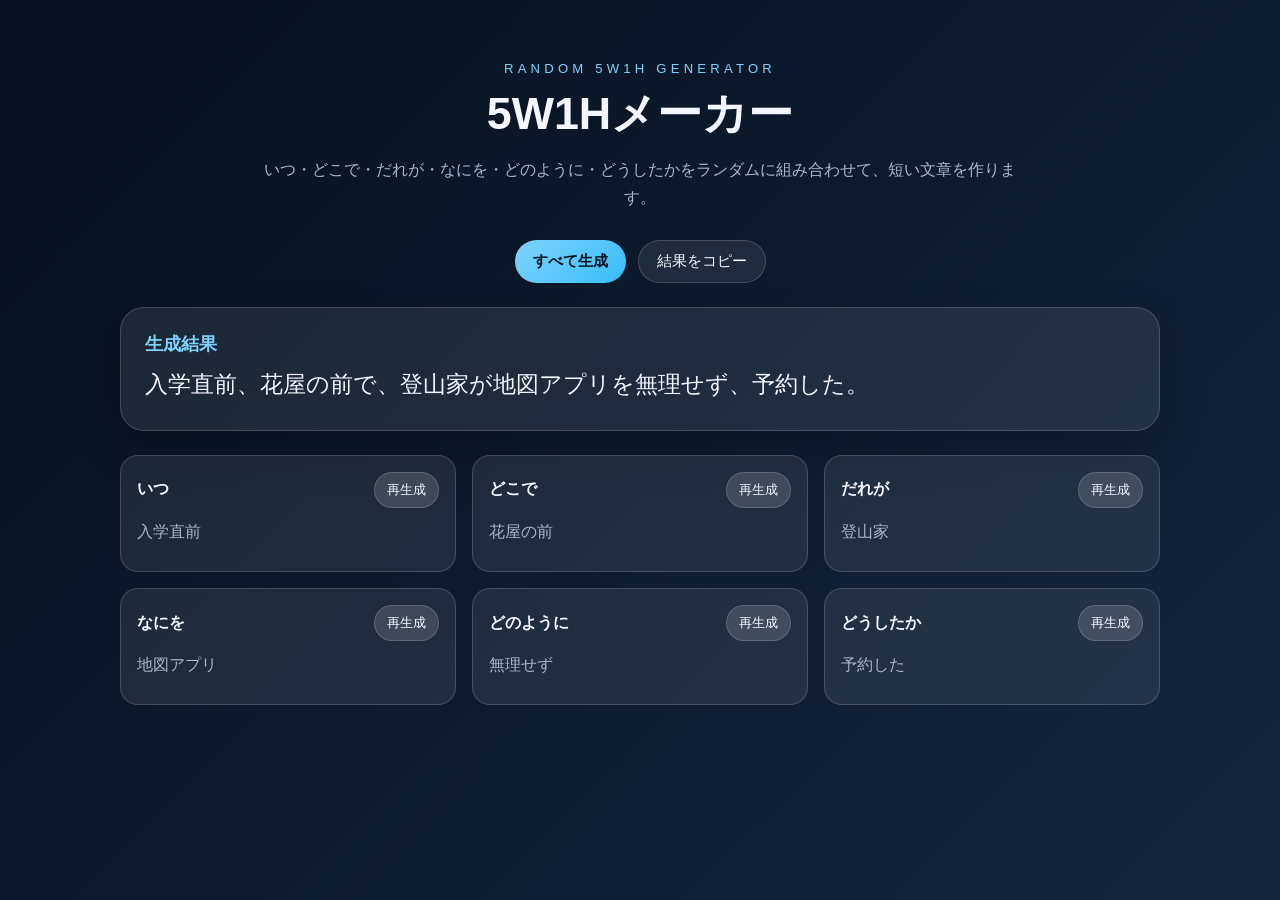
==== index.html @ 8ccb67f3 "first" ====
<!DOCTYPE html>
<html lang="ja">
  <head>
    <meta charset="UTF-8" />
    <meta name="viewport" content="width=device-width, initial-scale=1.0" />
    <title>5W1Hメーカー</title>
    <link rel="stylesheet" href="./styles.css" />
  </head>
  <body>
    <main class="app-shell">
      <header class="hero">
        <p class="eyebrow">Random 5W1H Generator</p>
        <h1>5W1Hメーカー</h1>
        <p class="lead">
          いつ・どこで・だれが・なにを・どのように・どうしたかをランダムに組み合わせて、短い文章を作ります。
        </p>
      </header>

      <section class="controls">
        <button id="generate-all" class="primary">すべて生成</button>
        <button id="copy-output" class="secondary">結果をコピー</button>
      </section>

      <section id="result-card" class="result-card" aria-live="polite">
        <h2>生成結果</h2>
        <p id="result-text" class="result-text">読み込み中…</p>
      </section>

      <section class="grid" aria-label="5W1Hの要素">
        <article class="card">
          <div class="card-header">
            <h3>いつ</h3>
            <button class="chip" data-role="when">再生成</button>
          </div>
          <p id="when-value" class="value">-</p>
        </article>

        <article class="card">
          <div class="card-header">
            <h3>どこで</h3>
            <button class="chip" data-role="where">再生成</button>
          </div>
          <p id="where-value" class="value">-</p>
        </article>

        <article class="card">
          <div class="card-header">
            <h3>だれが</h3>
            <button class="chip" data-role="who">再生成</button>
          </div>
          <p id="who-value" class="value">-</p>
        </article>

        <article class="card">
          <div class="card-header">
            <h3>なにを</h3>
            <button class="chip" data-role="what">再生成</button>
          </div>
          <p id="what-value" class="value">-</p>
        </article>

        <article class="card">
          <div class="card-header">
            <h3>どのように</h3>
            <button class="chip" data-role="how">再生成</button>
          </div>
          <p id="how-value" class="value">-</p>
        </article>

        <article class="card">
          <div class="card-header">
            <h3>どうしたか</h3>
            <button class="chip" data-role="action">再生成</button>
          </div>
          <p id="action-value" class="value">-</p>
        </article>
      </section>
    </main>

    <script src="./script.js"></script>
  </body>
</html>
---- styles.css ----
:root {
  color-scheme: dark;
  font-family: "Segoe UI", "Hiragino Sans", "Yu Gothic UI", sans-serif;
  --bg: #07111f;
  --panel: rgba(255, 255, 255, 0.08);
  --panel-strong: rgba(255, 255, 255, 0.14);
  --text: #f5f7ff;
  --muted: #a9b7cb;
  --accent: #7dd3fc;
  --accent-strong: #38bdf8;
  --border: rgba(255, 255, 255, 0.16);
}

* {
  box-sizing: border-box;
}

body {
  margin: 0;
  min-height: 100vh;
  background: linear-gradient(135deg, var(--bg) 0%, #14253d 100%);
  color: var(--text);
}

.app-shell {
  max-width: 1080px;
  margin: 0 auto;
  padding: 48px 20px 64px;
}

.hero {
  text-align: center;
  margin-bottom: 28px;
}

.eyebrow {
  text-transform: uppercase;
  letter-spacing: 0.32em;
  color: var(--accent);
  font-size: 0.82rem;
  margin-bottom: 8px;
}

h1 {
  margin: 0 0 12px;
  font-size: clamp(2rem, 3.6vw, 2.8rem);
}

.lead {
  color: var(--muted);
  max-width: 760px;
  margin: 0 auto;
  line-height: 1.75;
}

.controls {
  display: flex;
  justify-content: center;
  gap: 12px;
  flex-wrap: wrap;
  margin-bottom: 24px;
}

button {
  border: 0;
  border-radius: 999px;
  padding: 10px 18px;
  font-size: 0.95rem;
  cursor: pointer;
  transition: transform 0.2s ease, background 0.2s ease;
}

button:hover {
  transform: translateY(-1px);
}

.primary {
  background: linear-gradient(135deg, var(--accent), var(--accent-strong));
  color: #03121f;
  font-weight: 700;
}

.secondary {
  background: var(--panel);
  color: var(--text);
  border: 1px solid var(--border);
}

.result-card {
  background: var(--panel);
  border: 1px solid var(--border);
  border-radius: 24px;
  padding: 24px;
  box-shadow: 0 18px 45px rgba(0, 0, 0, 0.2);
  margin-bottom: 24px;
}

.result-card h2 {
  margin-top: 0;
  margin-bottom: 8px;
  font-size: 1.1rem;
  color: var(--accent);
}

.result-text {
  margin: 0;
  font-size: clamp(1.1rem, 2.2vw, 1.45rem);
  line-height: 1.8;
}

.grid {
  display: grid;
  grid-template-columns: repeat(3, minmax(0, 1fr));
  gap: 16px;
}

.card {
  background: var(--panel);
  border: 1px solid var(--border);
  border-radius: 18px;
  padding: 16px;
}

.card-header {
  display: flex;
  justify-content: space-between;
  align-items: center;
  gap: 8px;
  margin-bottom: 12px;
}

.card h3 {
  margin: 0;
  font-size: 1rem;
}

.chip {
  background: var(--panel-strong);
  color: var(--text);
  padding: 8px 12px;
  font-size: 0.82rem;
  border: 1px solid rgba(255, 255, 255, 0.16);
}

.value {
  margin: 0;
  color: var(--muted);
  min-height: 2.2em;
  line-height: 1.5;
}

@media (max-width: 780px) {
  .grid {
    grid-template-columns: 1fr;
  }
}
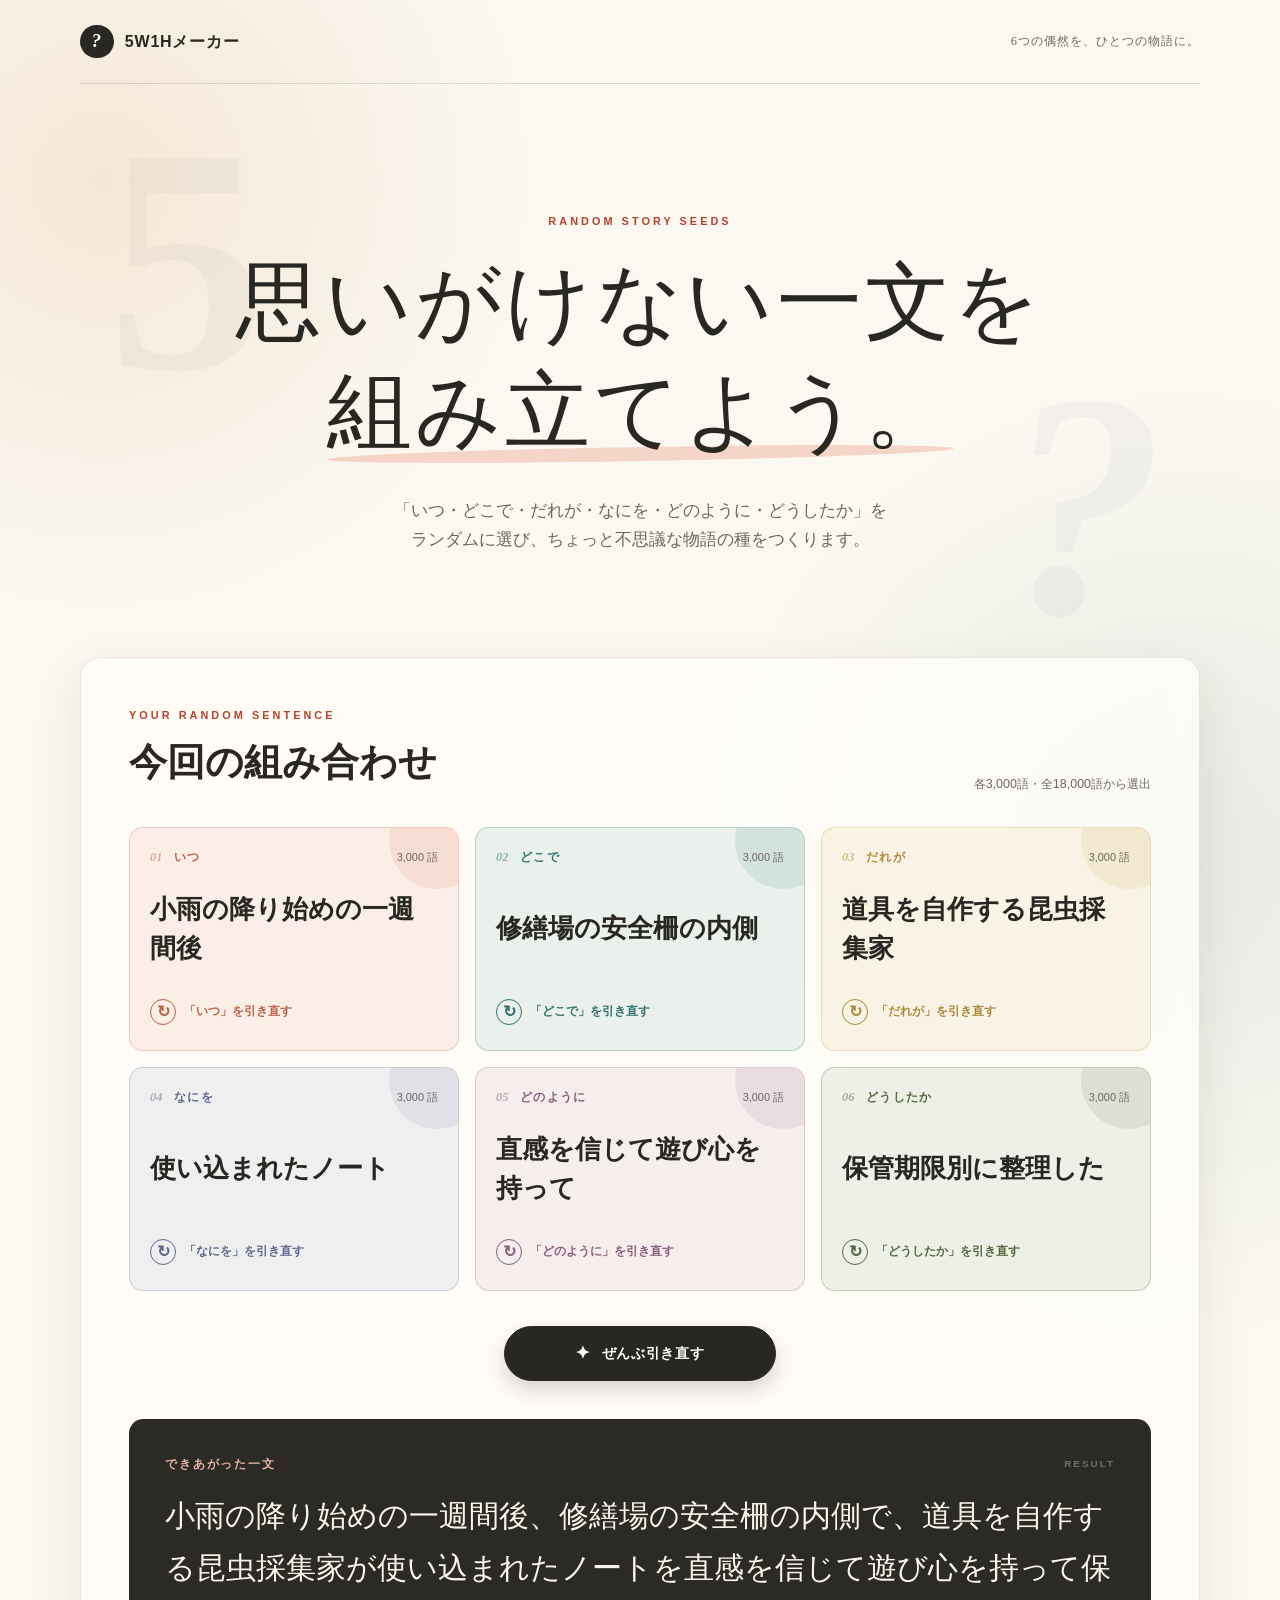
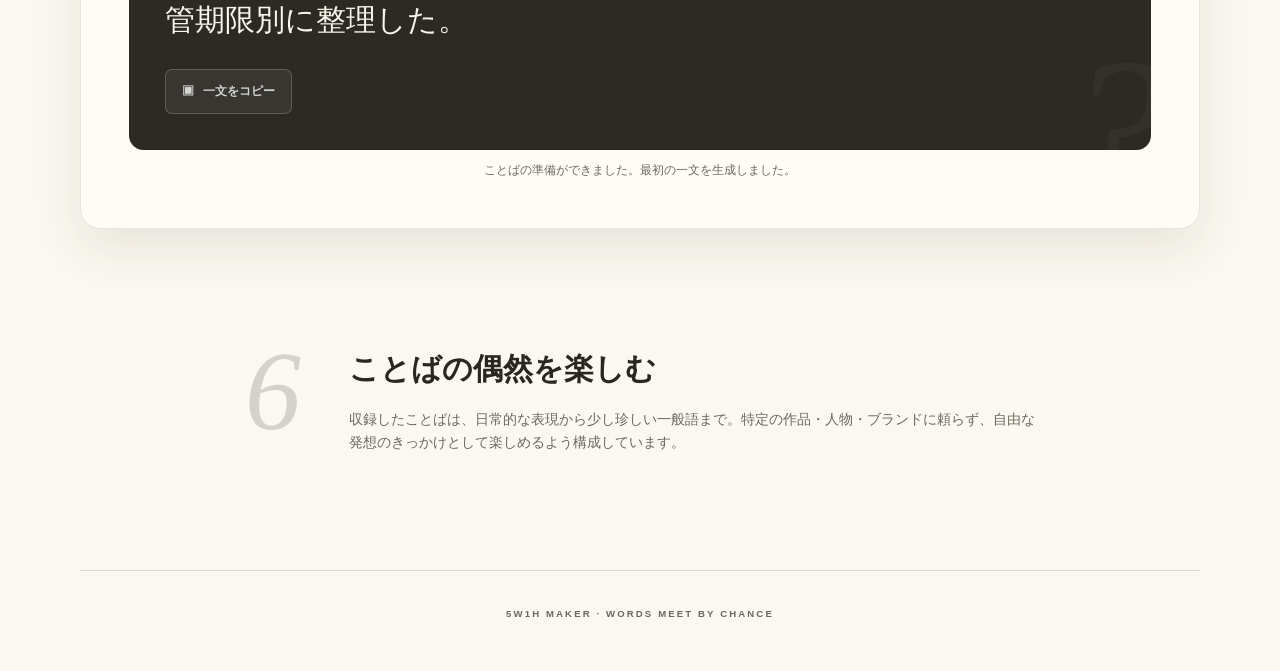
==== commit f6ad9ccd: "made by gpt first" ====
--- a/index.html
+++ b/index.html
@@ -1,82 +1,176 @@
-<!DOCTYPE html>
+<!doctype html>
 <html lang="ja">
   <head>
-    <meta charset="UTF-8" />
-    <meta name="viewport" content="width=device-width, initial-scale=1.0" />
-    <title>5W1Hメーカー</title>
-    <link rel="stylesheet" href="./styles.css" />
+    <meta charset="UTF-8">
+    <meta name="viewport" content="width=device-width, initial-scale=1">
+    <meta name="theme-color" content="#f4eee2">
+    <meta
+      name="description"
+      content="いつ・どこで・だれが・なにを・どのように・どうしたかを、ことばの組み合わせからランダムに作る5W1Hメーカーです。"
+    >
+    <title>5W1Hメーカー | 偶然から生まれる一文</title>
+    <link rel="stylesheet" href="./styles.css">
+    <script src="./app.js" defer></script>
   </head>
   <body>
-    <main class="app-shell">
-      <header class="hero">
-        <p class="eyebrow">Random 5W1H Generator</p>
-        <h1>5W1Hメーカー</h1>
-        <p class="lead">
-          いつ・どこで・だれが・なにを・どのように・どうしたかをランダムに組み合わせて、短い文章を作ります。
-        </p>
+    <a class="skip-link" href="#generator">メーカーへ移動</a>
+
+    <div class="page-shell">
+      <header class="site-header">
+        <a class="brand" href="./" aria-label="5W1Hメーカー トップ">
+          <span class="brand-mark" aria-hidden="true">?</span>
+          <span>5W1Hメーカー</span>
+        </a>
+        <p class="header-note">6つの偶然を、ひとつの物語に。</p>
       </header>
 
-      <section class="controls">
-        <button id="generate-all" class="primary">すべて生成</button>
-        <button id="copy-output" class="secondary">結果をコピー</button>
-      </section>
+      <main>
+        <section class="hero" aria-labelledby="page-title">
+          <p class="eyebrow">RANDOM STORY SEEDS</p>
+          <h1 id="page-title">思いがけない一文を<br><span>組み立てよう。</span></h1>
+          <p class="lead">
+            「いつ・どこで・だれが・なにを・どのように・どうしたか」を<br class="lead-break">
+            ランダムに選び、ちょっと不思議な物語の種をつくります。
+          </p>
+        </section>
 
-      <section id="result-card" class="result-card" aria-live="polite">
-        <h2>生成結果</h2>
-        <p id="result-text" class="result-text">読み込み中…</p>
-      </section>
+        <section id="generator" class="generator" aria-labelledby="generator-title" aria-busy="true">
+          <div class="section-heading">
+            <div>
+              <p class="section-kicker">YOUR RANDOM SENTENCE</p>
+              <h2 id="generator-title">今回の組み合わせ</h2>
+            </div>
+            <p class="data-summary" id="data-summary">ことばを準備しています…</p>
+          </div>
 
-      <section class="grid" aria-label="5W1Hの要素">
-        <article class="card">
-          <div class="card-header">
-            <h3>いつ</h3>
-            <button class="chip" data-role="when">再生成</button>
+          <div class="error-panel" id="error-panel" role="alert" hidden>
+            <div class="error-icon" aria-hidden="true">!</div>
+            <div>
+              <h3>ことばを読み込めませんでした</h3>
+              <p id="error-message">
+                通信状態を確認して、もう一度お試しください。
+              </p>
+              <p class="local-note">
+                ファイルを直接開いている場合は、ローカルサーバーまたはGitHub Pagesから表示してください。
+              </p>
+              <button class="button button-secondary" id="retry-button" type="button">もう一度読み込む</button>
+            </div>
           </div>
-          <p id="when-value" class="value">-</p>
-        </article>
 
-        <article class="card">
-          <div class="card-header">
-            <h3>どこで</h3>
-            <button class="chip" data-role="where">再生成</button>
+          <div class="word-grid" id="word-grid">
+            <article class="word-card card-when" data-card="when">
+              <div class="card-topline">
+                <h3><span aria-hidden="true">01</span> いつ</h3>
+                <span class="word-count" data-count="when">— 語</span>
+              </div>
+              <p class="word-output is-loading" data-output="when">読み込み中…</p>
+              <button class="redraw-button" data-redraw="when" type="button" disabled>
+                <span class="redraw-icon" aria-hidden="true">↻</span>
+                <span>「いつ」を引き直す</span>
+              </button>
+            </article>
+
+            <article class="word-card card-where" data-card="where">
+              <div class="card-topline">
+                <h3><span aria-hidden="true">02</span> どこで</h3>
+                <span class="word-count" data-count="where">— 語</span>
+              </div>
+              <p class="word-output is-loading" data-output="where">読み込み中…</p>
+              <button class="redraw-button" data-redraw="where" type="button" disabled>
+                <span class="redraw-icon" aria-hidden="true">↻</span>
+                <span>「どこで」を引き直す</span>
+              </button>
+            </article>
+
+            <article class="word-card card-who" data-card="who">
+              <div class="card-topline">
+                <h3><span aria-hidden="true">03</span> だれが</h3>
+                <span class="word-count" data-count="who">— 語</span>
+              </div>
+              <p class="word-output is-loading" data-output="who">読み込み中…</p>
+              <button class="redraw-button" data-redraw="who" type="button" disabled>
+                <span class="redraw-icon" aria-hidden="true">↻</span>
+                <span>「だれが」を引き直す</span>
+              </button>
+            </article>
+
+            <article class="word-card card-what" data-card="what">
+              <div class="card-topline">
+                <h3><span aria-hidden="true">04</span> なにを</h3>
+                <span class="word-count" data-count="what">— 語</span>
+              </div>
+              <p class="word-output is-loading" data-output="what">読み込み中…</p>
+              <button class="redraw-button" data-redraw="what" type="button" disabled>
+                <span class="redraw-icon" aria-hidden="true">↻</span>
+                <span>「なにを」を引き直す</span>
+              </button>
+            </article>
+
+            <article class="word-card card-how" data-card="how">
+              <div class="card-topline">
+                <h3><span aria-hidden="true">05</span> どのように</h3>
+                <span class="word-count" data-count="how">— 語</span>
+              </div>
+              <p class="word-output is-loading" data-output="how">読み込み中…</p>
+              <button class="redraw-button" data-redraw="how" type="button" disabled>
+                <span class="redraw-icon" aria-hidden="true">↻</span>
+                <span>「どのように」を引き直す</span>
+              </button>
+            </article>
+
+            <article class="word-card card-action" data-card="action">
+              <div class="card-topline">
+                <h3><span aria-hidden="true">06</span> どうしたか</h3>
+                <span class="word-count" data-count="action">— 語</span>
+              </div>
+              <p class="word-output is-loading" data-output="action">読み込み中…</p>
+              <button class="redraw-button" data-redraw="action" type="button" disabled>
+                <span class="redraw-icon" aria-hidden="true">↻</span>
+                <span>「どうしたか」を引き直す</span>
+              </button>
+            </article>
           </div>
-          <p id="where-value" class="value">-</p>
-        </article>
 
-        <article class="card">
-          <div class="card-header">
-            <h3>だれが</h3>
-            <button class="chip" data-role="who">再生成</button>
+          <div class="main-actions">
+            <button class="button button-primary" id="reroll-all-button" type="button" disabled>
+              <span class="dice" aria-hidden="true">✦</span>
+              ぜんぶ引き直す
+            </button>
           </div>
-          <p id="who-value" class="value">-</p>
-        </article>
 
-        <article class="card">
-          <div class="card-header">
-            <h3>なにを</h3>
-            <button class="chip" data-role="what">再生成</button>
+          <section class="sentence-panel" aria-labelledby="sentence-title">
+            <div class="sentence-heading">
+              <h3 id="sentence-title">できあがった一文</h3>
+              <span aria-hidden="true">RESULT</span>
+            </div>
+            <p class="sentence" id="sentence-output">ことばを読み込んでいます。</p>
+            <button class="copy-button" id="copy-button" type="button" disabled>
+              <span aria-hidden="true">▣</span>
+              <span id="copy-label">一文をコピー</span>
+            </button>
+          </section>
+
+          <p class="status" id="status" role="status" aria-live="polite"></p>
+        </section>
+
+        <aside class="about" aria-labelledby="about-title">
+          <div class="about-mark" aria-hidden="true">6</div>
+          <div>
+            <h2 id="about-title">ことばの偶然を楽しむ</h2>
+            <p>
+              収録したことばは、日常的な表現から少し珍しい一般語まで。特定の作品・人物・ブランドに頼らず、自由な発想のきっかけとして楽しめるよう構成しています。
+            </p>
           </div>
-          <p id="what-value" class="value">-</p>
-        </article>
+        </aside>
+      </main>
 
-        <article class="card">
-          <div class="card-header">
-            <h3>どのように</h3>
-            <button class="chip" data-role="how">再生成</button>
-          </div>
-          <p id="how-value" class="value">-</p>
-        </article>
+      <footer>
+        <p>5W1H MAKER <span aria-hidden="true">·</span> WORDS MEET BY CHANCE</p>
+      </footer>
+    </div>
 
-        <article class="card">
-          <div class="card-header">
-            <h3>どうしたか</h3>
-            <button class="chip" data-role="action">再生成</button>
-          </div>
-          <p id="action-value" class="value">-</p>
-        </article>
-      </section>
-    </main>
-
-    <script src="./script.js"></script>
+    <noscript>
+      <p class="noscript-message">このメーカーを使うにはJavaScriptを有効にしてください。</p>
+    </noscript>
   </body>
 </html>
--- a/styles.css
+++ b/styles.css
@@ -1,156 +1,686 @@
 :root {
-  color-scheme: dark;
-  font-family: "Segoe UI", "Hiragino Sans", "Yu Gothic UI", sans-serif;
-  --bg: #07111f;
-  --panel: rgba(255, 255, 255, 0.08);
-  --panel-strong: rgba(255, 255, 255, 0.14);
-  --text: #f5f7ff;
-  --muted: #a9b7cb;
-  --accent: #7dd3fc;
-  --accent-strong: #38bdf8;
-  --border: rgba(255, 255, 255, 0.16);
-}
-
-* {
+  color-scheme: light;
+  --ink: #292722;
+  --muted: #6c685f;
+  --paper: #fbf8f1;
+  --paper-deep: #f2eadc;
+  --line: rgba(49, 45, 38, 0.16);
+  --accent: #dc5d3f;
+  --accent-dark: #b7432b;
+  --shadow: 0 18px 50px rgba(58, 46, 30, 0.1);
+  --font-sans: "Yu Gothic UI", "Hiragino Kaku Gothic ProN", "Noto Sans JP", sans-serif;
+  --font-serif: "Yu Mincho", "Hiragino Mincho ProN", "Noto Serif JP", serif;
+}
+
+*,
+*::before,
+*::after {
   box-sizing: border-box;
 }
 
+html {
+  scroll-behavior: smooth;
+}
+
 body {
-  margin: 0;
+  min-width: 320px;
+  margin: 0;
+  color: var(--ink);
+  background:
+    radial-gradient(circle at 8% 8%, rgba(218, 154, 93, 0.18), transparent 27rem),
+    radial-gradient(circle at 92% 38%, rgba(93, 145, 130, 0.13), transparent 30rem),
+    var(--paper);
+  font-family: var(--font-sans);
+  line-height: 1.7;
+  text-rendering: optimizeLegibility;
+}
+
+button,
+a {
+  -webkit-tap-highlight-color: transparent;
+}
+
+button {
+  font: inherit;
+}
+
+button:not(:disabled) {
+  cursor: pointer;
+}
+
+button:disabled {
+  cursor: not-allowed;
+}
+
+:focus-visible {
+  outline: 3px solid #157a7a;
+  outline-offset: 3px;
+}
+
+.skip-link {
+  position: fixed;
+  top: 0.75rem;
+  left: 0.75rem;
+  z-index: 100;
+  padding: 0.65rem 1rem;
+  color: white;
+  background: var(--ink);
+  border-radius: 0.4rem;
+  transform: translateY(-180%);
+  transition: transform 160ms ease;
+}
+
+.skip-link:focus {
+  transform: translateY(0);
+}
+
+.page-shell {
   min-height: 100vh;
-  background: linear-gradient(135deg, var(--bg) 0%, #14253d 100%);
-  color: var(--text);
-}
-
-.app-shell {
-  max-width: 1080px;
+  overflow: hidden;
+}
+
+.site-header {
+  display: flex;
+  align-items: center;
+  justify-content: space-between;
+  width: min(1120px, calc(100% - 2.5rem));
+  min-height: 5.25rem;
   margin: 0 auto;
-  padding: 48px 20px 64px;
+  border-bottom: 1px solid var(--line);
+}
+
+.brand {
+  display: inline-flex;
+  gap: 0.7rem;
+  align-items: center;
+  color: var(--ink);
+  font-weight: 800;
+  letter-spacing: 0.05em;
+  text-decoration: none;
+}
+
+.brand-mark {
+  display: grid;
+  width: 2.1rem;
+  height: 2.1rem;
+  place-items: center;
+  color: white;
+  background: var(--ink);
+  border-radius: 50%;
+  font-family: Georgia, serif;
+  font-size: 1.2rem;
+  font-style: italic;
+}
+
+.header-note {
+  margin: 0;
+  color: var(--muted);
+  font-family: var(--font-serif);
+  font-size: 0.78rem;
+  letter-spacing: 0.08em;
 }
 
 .hero {
+  position: relative;
+  width: min(920px, calc(100% - 2.5rem));
+  margin: 0 auto;
+  padding: clamp(4.5rem, 10vw, 8rem) 0 clamp(3.75rem, 8vw, 6.5rem);
   text-align: center;
-  margin-bottom: 28px;
-}
-
-.eyebrow {
-  text-transform: uppercase;
-  letter-spacing: 0.32em;
-  color: var(--accent);
-  font-size: 0.82rem;
-  margin-bottom: 8px;
-}
-
-h1 {
-  margin: 0 0 12px;
-  font-size: clamp(2rem, 3.6vw, 2.8rem);
+}
+
+.hero::before,
+.hero::after {
+  position: absolute;
+  z-index: -1;
+  color: rgba(42, 39, 34, 0.035);
+  font-family: Georgia, serif;
+  font-size: clamp(10rem, 28vw, 20rem);
+  font-weight: 700;
+  line-height: 1;
+}
+
+.hero::before {
+  top: 1rem;
+  left: -8%;
+  content: "5";
+}
+
+.hero::after {
+  right: -7%;
+  bottom: -0.5rem;
+  content: "?";
+  font-style: italic;
+}
+
+.eyebrow,
+.section-kicker {
+  margin: 0 0 1.1rem;
+  color: var(--accent-dark);
+  font-size: 0.68rem;
+  font-weight: 800;
+  letter-spacing: 0.28em;
+}
+
+.hero h1 {
+  margin: 0;
+  font-family: var(--font-serif);
+  font-size: clamp(2.45rem, 6.8vw, 5.3rem);
+  font-weight: 500;
+  letter-spacing: 0.04em;
+  line-height: 1.28;
+}
+
+.hero h1 span {
+  position: relative;
+  display: inline-block;
+}
+
+.hero h1 span::after {
+  position: absolute;
+  right: 0;
+  bottom: 0.05em;
+  left: 0;
+  z-index: -1;
+  height: 0.17em;
+  background: rgba(226, 113, 78, 0.26);
+  border-radius: 50%;
+  content: "";
+  transform: rotate(-1deg);
 }
 
 .lead {
+  margin: 2rem 0 0;
   color: var(--muted);
-  max-width: 760px;
+  font-size: clamp(0.92rem, 2vw, 1.06rem);
+}
+
+.generator {
+  width: min(1120px, calc(100% - 2.5rem));
   margin: 0 auto;
-  line-height: 1.75;
-}
-
-.controls {
-  display: flex;
-  justify-content: center;
-  gap: 12px;
-  flex-wrap: wrap;
-  margin-bottom: 24px;
-}
-
-button {
-  border: 0;
-  border-radius: 999px;
-  padding: 10px 18px;
-  font-size: 0.95rem;
-  cursor: pointer;
-  transition: transform 0.2s ease, background 0.2s ease;
-}
-
-button:hover {
-  transform: translateY(-1px);
-}
-
-.primary {
-  background: linear-gradient(135deg, var(--accent), var(--accent-strong));
-  color: #03121f;
-  font-weight: 700;
-}
-
-.secondary {
-  background: var(--panel);
-  color: var(--text);
-  border: 1px solid var(--border);
-}
-
-.result-card {
-  background: var(--panel);
-  border: 1px solid var(--border);
-  border-radius: 24px;
-  padding: 24px;
-  box-shadow: 0 18px 45px rgba(0, 0, 0, 0.2);
-  margin-bottom: 24px;
-}
-
-.result-card h2 {
-  margin-top: 0;
-  margin-bottom: 8px;
-  font-size: 1.1rem;
-  color: var(--accent);
-}
-
-.result-text {
-  margin: 0;
-  font-size: clamp(1.1rem, 2.2vw, 1.45rem);
-  line-height: 1.8;
-}
-
-.grid {
+  padding: clamp(1.5rem, 4vw, 3rem);
+  background: rgba(255, 253, 248, 0.82);
+  border: 1px solid rgba(72, 61, 45, 0.12);
+  border-radius: 1.25rem;
+  box-shadow: var(--shadow);
+  backdrop-filter: blur(12px);
+}
+
+.section-heading {
+  display: flex;
+  align-items: end;
+  justify-content: space-between;
+  gap: 2rem;
+  margin-bottom: 2rem;
+}
+
+.section-kicker {
+  margin-bottom: 0.4rem;
+}
+
+.section-heading h2 {
+  margin: 0;
+  font-family: var(--font-serif);
+  font-size: clamp(1.65rem, 4vw, 2.35rem);
+  font-weight: 600;
+}
+
+.data-summary {
+  margin: 0;
+  color: var(--muted);
+  font-size: 0.78rem;
+  font-variant-numeric: tabular-nums;
+}
+
+.word-grid {
   display: grid;
   grid-template-columns: repeat(3, minmax(0, 1fr));
-  gap: 16px;
-}
-
-.card {
-  background: var(--panel);
-  border: 1px solid var(--border);
-  border-radius: 18px;
-  padding: 16px;
-}
-
-.card-header {
-  display: flex;
+  gap: 1rem;
+}
+
+.word-card {
+  --card-color: #d3795d;
+  position: relative;
+  display: flex;
+  min-height: 14rem;
+  padding: 1.2rem 1.25rem 1rem;
+  overflow: hidden;
+  flex-direction: column;
+  background: color-mix(in srgb, var(--card-color) 10%, #fffdf8);
+  border: 1px solid color-mix(in srgb, var(--card-color) 28%, transparent);
+  border-radius: 0.85rem;
+  transition: box-shadow 200ms ease, transform 200ms ease;
+}
+
+.word-card::before {
+  position: absolute;
+  top: -2.2rem;
+  right: -1.7rem;
+  width: 6rem;
+  height: 6rem;
+  background: color-mix(in srgb, var(--card-color) 12%, transparent);
+  border-radius: 50%;
+  content: "";
+}
+
+.word-card:hover {
+  box-shadow: 0 10px 25px rgba(52, 45, 34, 0.08);
+  transform: translateY(-2px);
+}
+
+.card-when { --card-color: #d66a4c; }
+.card-where { --card-color: #317e78; }
+.card-who { --card-color: #c3983e; }
+.card-what { --card-color: #6872a1; }
+.card-how { --card-color: #9a648a; }
+.card-action { --card-color: #597344; }
+
+.card-topline {
+  position: relative;
+  display: flex;
+  align-items: center;
   justify-content: space-between;
-  align-items: center;
-  gap: 8px;
-  margin-bottom: 12px;
-}
-
-.card h3 {
-  margin: 0;
+  gap: 0.5rem;
+}
+
+.card-topline h3 {
+  margin: 0;
+  color: color-mix(in srgb, var(--card-color) 88%, #23211d);
+  font-size: 0.78rem;
+  letter-spacing: 0.12em;
+}
+
+.card-topline h3 span {
+  margin-right: 0.38rem;
+  opacity: 0.48;
+  font-family: Georgia, serif;
+  font-style: italic;
+  letter-spacing: 0;
+}
+
+.word-count {
+  color: var(--muted);
+  font-size: 0.68rem;
+  font-variant-numeric: tabular-nums;
+}
+
+.word-output {
+  position: relative;
+  display: flex;
+  min-height: 5.3rem;
+  margin: auto 0;
+  align-items: center;
+  color: var(--ink);
+  font-family: var(--font-serif);
+  font-size: clamp(1.25rem, 2.5vw, 1.65rem);
+  font-weight: 600;
+  line-height: 1.5;
+  overflow-wrap: anywhere;
+}
+
+.word-output.is-loading {
+  width: 78%;
+  min-height: 1.8rem;
+  color: transparent;
+  background: linear-gradient(90deg, rgba(80, 72, 60, 0.06), rgba(80, 72, 60, 0.14), rgba(80, 72, 60, 0.06));
+  background-size: 220% 100%;
+  border-radius: 0.3rem;
+  animation: loading 1.3s infinite linear;
+}
+
+.redraw-button {
+  position: relative;
+  display: inline-flex;
+  min-height: 2.75rem;
+  padding: 0.55rem 0;
+  gap: 0.5rem;
+  align-items: center;
+  align-self: flex-start;
+  color: color-mix(in srgb, var(--card-color) 86%, #222);
+  background: transparent;
+  border: 0;
+  font-size: 0.72rem;
+  font-weight: 700;
+}
+
+.redraw-button:not(:disabled):hover .redraw-icon {
+  transform: rotate(180deg);
+}
+
+.redraw-button:disabled {
+  opacity: 0.42;
+}
+
+.redraw-icon {
+  display: grid;
+  width: 1.65rem;
+  height: 1.65rem;
+  place-items: center;
+  border: 1px solid currentColor;
+  border-radius: 50%;
   font-size: 1rem;
-}
-
-.chip {
-  background: var(--panel-strong);
-  color: var(--text);
-  padding: 8px 12px;
-  font-size: 0.82rem;
-  border: 1px solid rgba(255, 255, 255, 0.16);
-}
-
-.value {
-  margin: 0;
+  line-height: 1;
+  transition: transform 260ms ease;
+}
+
+.main-actions {
+  display: flex;
+  justify-content: center;
+  padding: 2.2rem 0 0.35rem;
+}
+
+.button {
+  display: inline-flex;
+  min-height: 3.15rem;
+  padding: 0.72rem 1.5rem;
+  gap: 0.65rem;
+  align-items: center;
+  justify-content: center;
+  border-radius: 999px;
+  font-size: 0.88rem;
+  font-weight: 800;
+  letter-spacing: 0.05em;
+  transition: background-color 180ms ease, box-shadow 180ms ease, transform 180ms ease;
+}
+
+.button-primary {
+  min-width: min(100%, 17rem);
+  color: white;
+  background: var(--ink);
+  border: 1px solid var(--ink);
+  box-shadow: 0 9px 20px rgba(37, 34, 29, 0.18);
+}
+
+.button-primary:not(:disabled):hover {
+  background: var(--accent-dark);
+  border-color: var(--accent-dark);
+  box-shadow: 0 12px 24px rgba(183, 67, 43, 0.22);
+  transform: translateY(-2px);
+}
+
+.button-primary:disabled {
+  opacity: 0.4;
+  box-shadow: none;
+}
+
+.button-secondary {
+  margin-top: 0.9rem;
+  color: var(--ink);
+  background: white;
+  border: 1px solid var(--line);
+}
+
+.button-secondary:hover {
+  border-color: rgba(41, 39, 34, 0.5);
+}
+
+.dice {
+  font-size: 1.1rem;
+}
+
+.sentence-panel {
+  position: relative;
+  margin-top: 2rem;
+  padding: clamp(1.4rem, 4vw, 2.25rem);
+  overflow: hidden;
+  color: #f9f5eb;
+  background: #2c2a25;
+  border-radius: 0.9rem;
+}
+
+.sentence-panel::after {
+  position: absolute;
+  right: -1rem;
+  bottom: -5.3rem;
+  color: rgba(255, 255, 255, 0.035);
+  content: "?";
+  font-family: Georgia, serif;
+  font-size: 13rem;
+  font-style: italic;
+  line-height: 1;
+  pointer-events: none;
+}
+
+.sentence-heading {
+  position: relative;
+  z-index: 1;
+  display: flex;
+  align-items: center;
+  justify-content: space-between;
+  gap: 1rem;
+}
+
+.sentence-heading h3 {
+  margin: 0;
+  color: #e4b6a8;
+  font-size: 0.72rem;
+  letter-spacing: 0.16em;
+}
+
+.sentence-heading > span {
+  color: rgba(255, 255, 255, 0.32);
+  font-size: 0.62rem;
+  font-weight: 700;
+  letter-spacing: 0.2em;
+}
+
+.sentence {
+  position: relative;
+  z-index: 1;
+  margin: 1.05rem 0 1.4rem;
+  font-family: var(--font-serif);
+  font-size: clamp(1.25rem, 3.2vw, 1.85rem);
+  line-height: 1.75;
+}
+
+.copy-button {
+  position: relative;
+  z-index: 1;
+  display: inline-flex;
+  min-height: 2.8rem;
+  padding: 0.55rem 1rem;
+  gap: 0.55rem;
+  align-items: center;
+  color: rgba(255, 255, 255, 0.78);
+  background: rgba(255, 255, 255, 0.06);
+  border: 1px solid rgba(255, 255, 255, 0.2);
+  border-radius: 0.45rem;
+  font-size: 0.75rem;
+  font-weight: 700;
+}
+
+.copy-button:not(:disabled):hover {
+  color: white;
+  background: rgba(255, 255, 255, 0.12);
+}
+
+.copy-button:disabled {
+  opacity: 0.4;
+}
+
+.status {
+  min-height: 1.5em;
+  margin: 0.7rem 0 0;
   color: var(--muted);
-  min-height: 2.2em;
-  line-height: 1.5;
-}
-
-@media (max-width: 780px) {
-  .grid {
+  font-size: 0.72rem;
+  text-align: center;
+}
+
+.error-panel {
+  display: flex;
+  margin-bottom: 1.5rem;
+  padding: 1.25rem;
+  gap: 1rem;
+  color: #56291f;
+  background: #fff1eb;
+  border: 1px solid #e8b3a3;
+  border-radius: 0.8rem;
+}
+
+.error-panel[hidden] {
+  display: none;
+}
+
+.error-icon {
+  display: grid;
+  width: 2rem;
+  height: 2rem;
+  flex: 0 0 auto;
+  place-items: center;
+  color: white;
+  background: var(--accent-dark);
+  border-radius: 50%;
+  font-weight: 900;
+}
+
+.error-panel h3,
+.error-panel p {
+  margin: 0;
+}
+
+.error-panel p {
+  margin-top: 0.3rem;
+  font-size: 0.84rem;
+}
+
+.error-panel .local-note {
+  color: #785449;
+  font-size: 0.74rem;
+}
+
+.about {
+  display: grid;
+  grid-template-columns: auto minmax(0, 1fr);
+  width: min(790px, calc(100% - 3rem));
+  margin: clamp(4rem, 9vw, 7.5rem) auto;
+  gap: clamp(1.4rem, 5vw, 3rem);
+  align-items: start;
+}
+
+.about-mark {
+  color: rgba(43, 41, 36, 0.18);
+  font-family: Georgia, serif;
+  font-size: clamp(4rem, 11vw, 7rem);
+  font-style: italic;
+  line-height: 0.85;
+}
+
+.about h2 {
+  margin: 0 0 0.8rem;
+  font-family: var(--font-serif);
+  font-size: clamp(1.4rem, 3vw, 1.85rem);
+  font-weight: 600;
+}
+
+.about p {
+  margin: 0;
+  color: var(--muted);
+  font-size: 0.87rem;
+}
+
+footer {
+  width: min(1120px, calc(100% - 2.5rem));
+  margin: 0 auto;
+  padding: 1.6rem 0 2.4rem;
+  color: var(--muted);
+  border-top: 1px solid var(--line);
+  font-size: 0.6rem;
+  font-weight: 700;
+  letter-spacing: 0.22em;
+  text-align: center;
+}
+
+.noscript-message {
+  position: fixed;
+  right: 1rem;
+  bottom: 1rem;
+  left: 1rem;
+  z-index: 10;
+  margin: 0;
+  padding: 1rem;
+  color: white;
+  background: #7d3023;
+  border-radius: 0.5rem;
+  text-align: center;
+}
+
+@keyframes loading {
+  to { background-position: -220% 0; }
+}
+
+@media (max-width: 820px) {
+  .word-grid {
+    grid-template-columns: repeat(2, minmax(0, 1fr));
+  }
+
+  .section-heading {
+    align-items: start;
+    flex-direction: column;
+    gap: 0.5rem;
+  }
+}
+
+@media (max-width: 540px) {
+  .site-header {
+    min-height: 4.4rem;
+  }
+
+  .header-note {
+    display: none;
+  }
+
+  .lead-break {
+    display: none;
+  }
+
+  .generator {
+    width: calc(100% - 1.25rem);
+    border-radius: 0.9rem;
+  }
+
+  .word-grid {
     grid-template-columns: 1fr;
   }
-}
+
+  .word-card {
+    min-height: 12.3rem;
+  }
+
+  .word-output {
+    min-height: 4.6rem;
+    font-size: 1.42rem;
+  }
+
+  .about {
+    grid-template-columns: 1fr;
+  }
+
+  .about-mark {
+    font-size: 4rem;
+  }
+}
+
+@media (prefers-reduced-motion: reduce) {
+  html {
+    scroll-behavior: auto;
+  }
+
+  *,
+  *::before,
+  *::after {
+    scroll-behavior: auto !important;
+    animation-duration: 0.01ms !important;
+    animation-iteration-count: 1 !important;
+    transition-duration: 0.01ms !important;
+  }
+}
+
+@media (prefers-contrast: more) {
+  :root {
+    --line: rgba(0, 0, 0, 0.5);
+  }
+
+  .word-card,
+  .generator {
+    border-color: rgba(0, 0, 0, 0.45);
+  }
+}
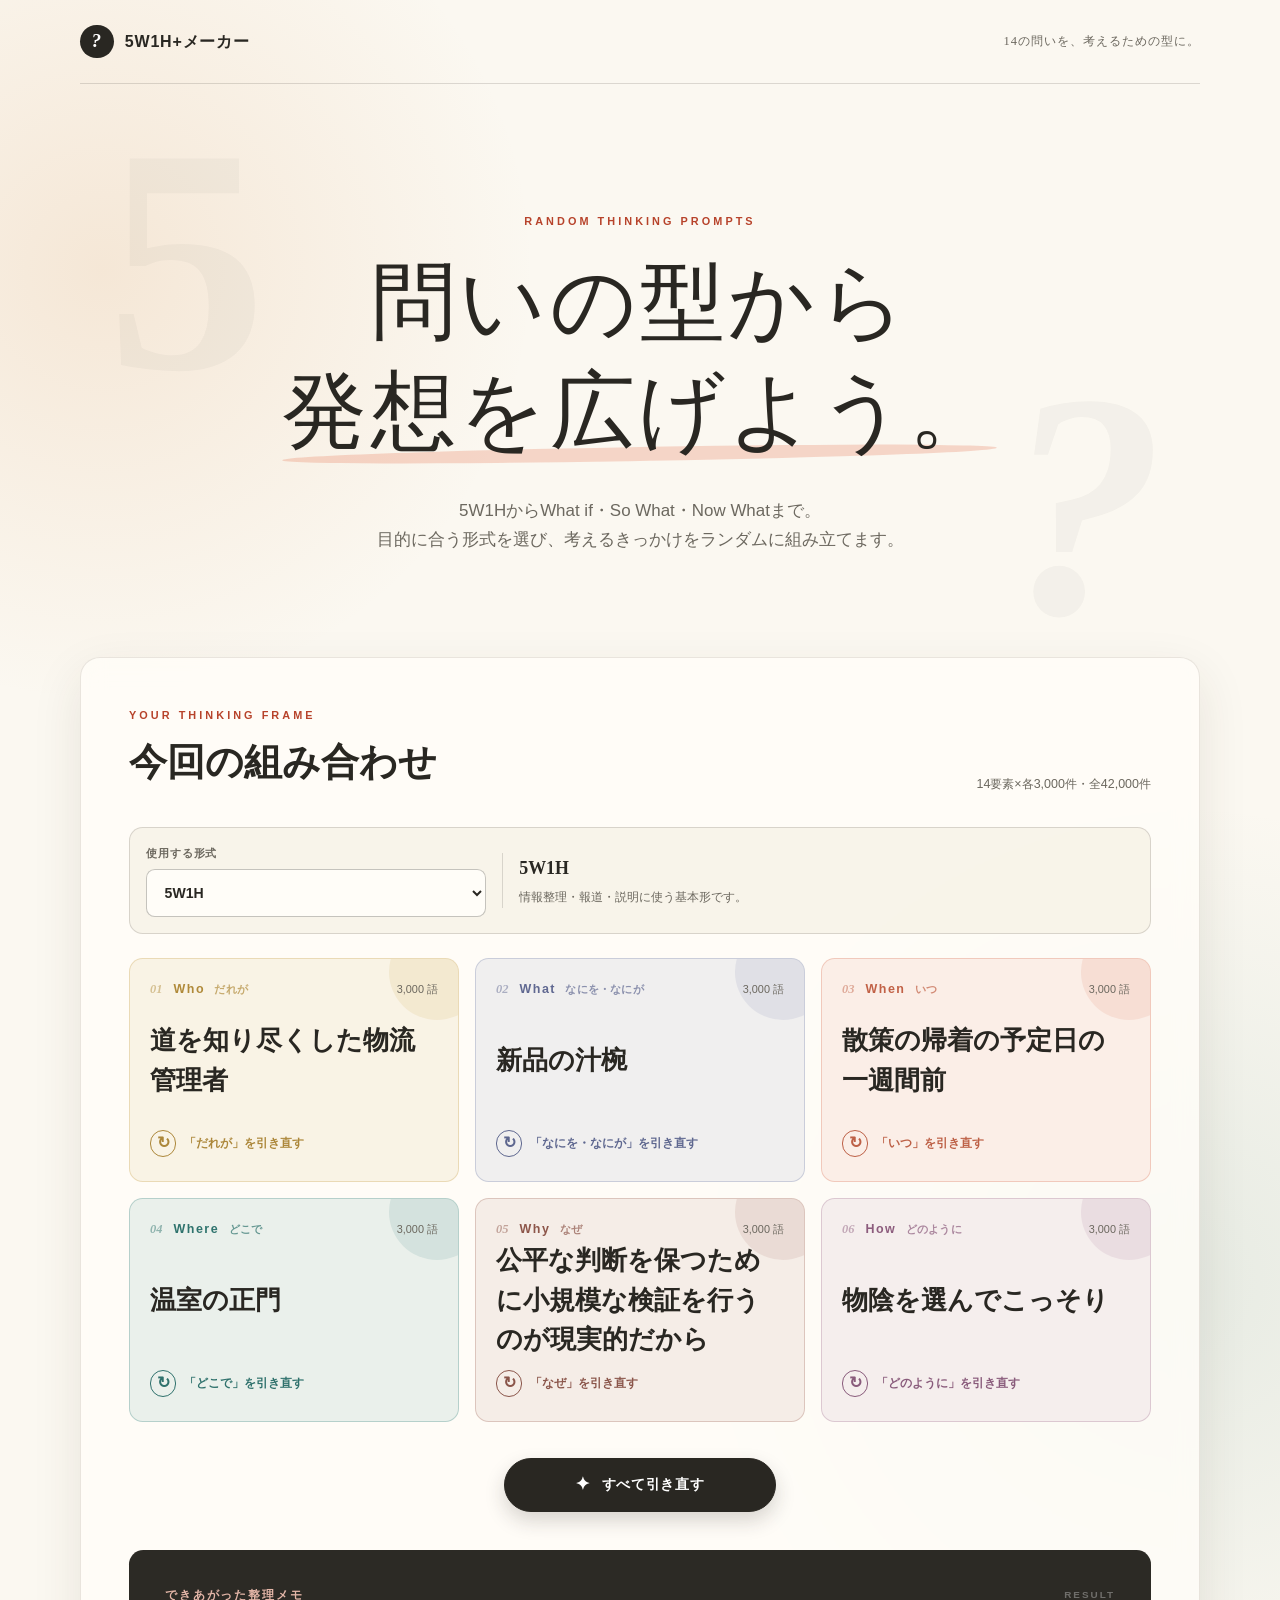
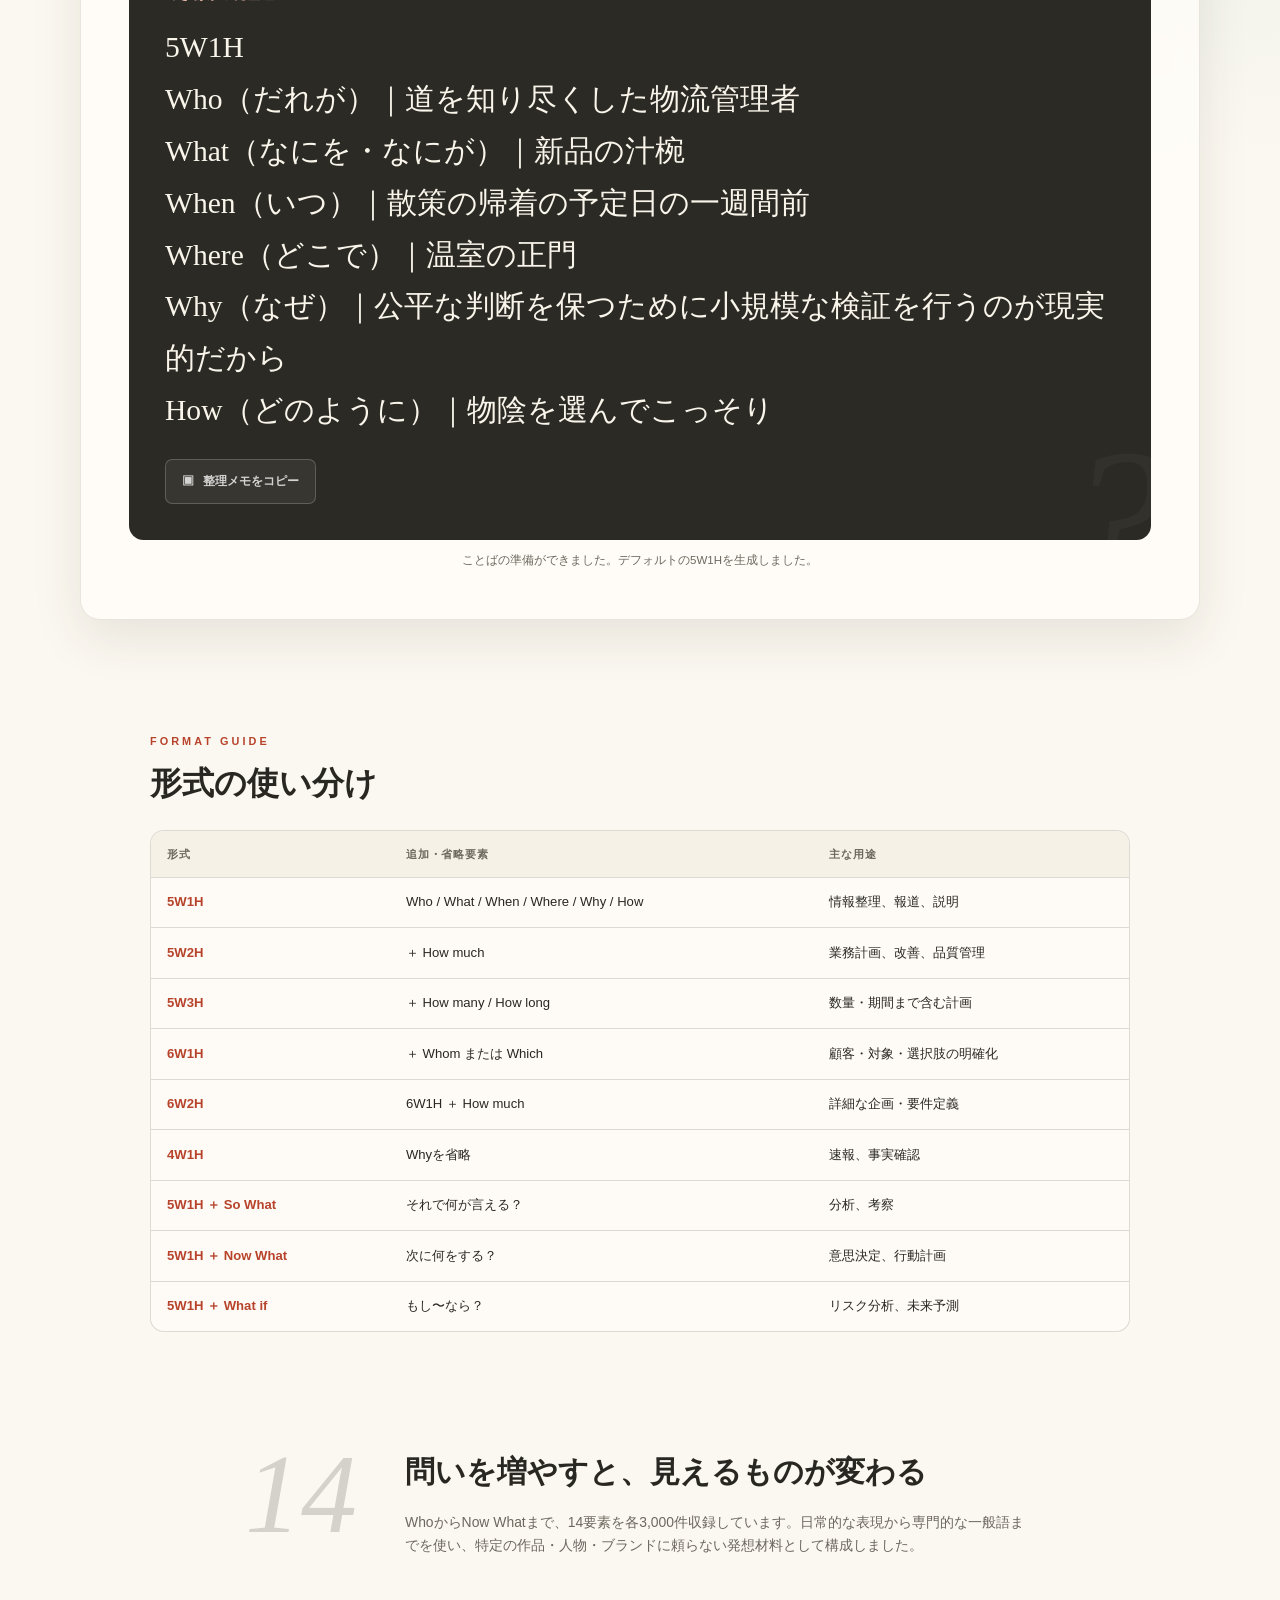
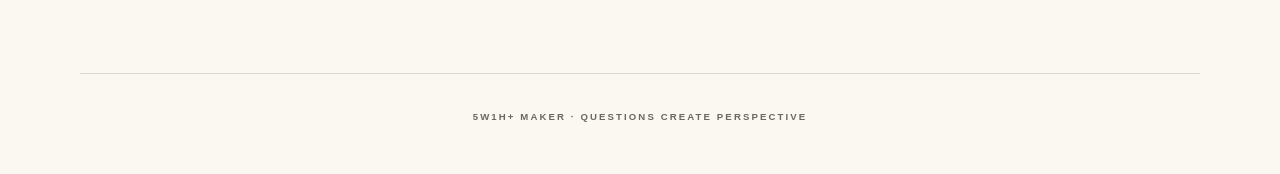
==== commit 5f59fbbd: "add pattern" ====
--- a/index.html
+++ b/index.html
@@ -6,9 +6,9 @@
     <meta name="theme-color" content="#f4eee2">
     <meta
       name="description"
-      content="いつ・どこで・だれが・なにを・どのように・どうしたかを、ことばの組み合わせからランダムに作る5W1Hメーカーです。"
+      content="5W1H、5W2H、5W3H、6W1H、So What、Now What、What ifを切り替えて、問いの要素をランダムに組み合わせる発想メーカーです。"
     >
-    <title>5W1Hメーカー | 偶然から生まれる一文</title>
+    <title>5W1H+メーカー | 問いの型から発想する</title>
     <link rel="stylesheet" href="./styles.css">
     <script src="./app.js" defer></script>
   </head>
@@ -17,39 +17,48 @@
 
     <div class="page-shell">
       <header class="site-header">
-        <a class="brand" href="./" aria-label="5W1Hメーカー トップ">
+        <a class="brand" href="./" aria-label="5W1H+メーカー トップ">
           <span class="brand-mark" aria-hidden="true">?</span>
-          <span>5W1Hメーカー</span>
+          <span>5W1H+メーカー</span>
         </a>
-        <p class="header-note">6つの偶然を、ひとつの物語に。</p>
+        <p class="header-note">14の問いを、考えるための型に。</p>
       </header>
 
       <main>
         <section class="hero" aria-labelledby="page-title">
-          <p class="eyebrow">RANDOM STORY SEEDS</p>
-          <h1 id="page-title">思いがけない一文を<br><span>組み立てよう。</span></h1>
+          <p class="eyebrow">RANDOM THINKING PROMPTS</p>
+          <h1 id="page-title">問いの型から<br><span>発想を広げよう。</span></h1>
           <p class="lead">
-            「いつ・どこで・だれが・なにを・どのように・どうしたか」を<br class="lead-break">
-            ランダムに選び、ちょっと不思議な物語の種をつくります。
+            5W1HからWhat if・So What・Now Whatまで。<br class="lead-break">
+            目的に合う形式を選び、考えるきっかけをランダムに組み立てます。
           </p>
         </section>
 
         <section id="generator" class="generator" aria-labelledby="generator-title" aria-busy="true">
           <div class="section-heading">
             <div>
-              <p class="section-kicker">YOUR RANDOM SENTENCE</p>
+              <p class="section-kicker">YOUR THINKING FRAME</p>
               <h2 id="generator-title">今回の組み合わせ</h2>
             </div>
             <p class="data-summary" id="data-summary">ことばを準備しています…</p>
+          </div>
+
+          <div class="format-picker">
+            <div class="format-control">
+              <label for="format-select">使用する形式</label>
+              <select id="format-select" disabled aria-describedby="format-description"></select>
+            </div>
+            <div class="format-copy">
+              <strong id="format-title">5W1H</strong>
+              <p id="format-description">情報整理・報道・説明に使う基本形です。</p>
+            </div>
           </div>
 
           <div class="error-panel" id="error-panel" role="alert" hidden>
             <div class="error-icon" aria-hidden="true">!</div>
             <div>
               <h3>ことばを読み込めませんでした</h3>
-              <p id="error-message">
-                通信状態を確認して、もう一度お試しください。
-              </p>
+              <p id="error-message">通信状態を確認して、もう一度お試しください。</p>
               <p class="local-note">
                 ファイルを直接開いている場合は、ローカルサーバーまたはGitHub Pagesから表示してください。
               </p>
@@ -57,115 +66,68 @@
             </div>
           </div>
 
-          <div class="word-grid" id="word-grid">
-            <article class="word-card card-when" data-card="when">
-              <div class="card-topline">
-                <h3><span aria-hidden="true">01</span> いつ</h3>
-                <span class="word-count" data-count="when">— 語</span>
-              </div>
-              <p class="word-output is-loading" data-output="when">読み込み中…</p>
-              <button class="redraw-button" data-redraw="when" type="button" disabled>
-                <span class="redraw-icon" aria-hidden="true">↻</span>
-                <span>「いつ」を引き直す</span>
-              </button>
-            </article>
-
-            <article class="word-card card-where" data-card="where">
-              <div class="card-topline">
-                <h3><span aria-hidden="true">02</span> どこで</h3>
-                <span class="word-count" data-count="where">— 語</span>
-              </div>
-              <p class="word-output is-loading" data-output="where">読み込み中…</p>
-              <button class="redraw-button" data-redraw="where" type="button" disabled>
-                <span class="redraw-icon" aria-hidden="true">↻</span>
-                <span>「どこで」を引き直す</span>
-              </button>
-            </article>
-
-            <article class="word-card card-who" data-card="who">
-              <div class="card-topline">
-                <h3><span aria-hidden="true">03</span> だれが</h3>
-                <span class="word-count" data-count="who">— 語</span>
-              </div>
-              <p class="word-output is-loading" data-output="who">読み込み中…</p>
-              <button class="redraw-button" data-redraw="who" type="button" disabled>
-                <span class="redraw-icon" aria-hidden="true">↻</span>
-                <span>「だれが」を引き直す</span>
-              </button>
-            </article>
-
-            <article class="word-card card-what" data-card="what">
-              <div class="card-topline">
-                <h3><span aria-hidden="true">04</span> なにを</h3>
-                <span class="word-count" data-count="what">— 語</span>
-              </div>
-              <p class="word-output is-loading" data-output="what">読み込み中…</p>
-              <button class="redraw-button" data-redraw="what" type="button" disabled>
-                <span class="redraw-icon" aria-hidden="true">↻</span>
-                <span>「なにを」を引き直す</span>
-              </button>
-            </article>
-
-            <article class="word-card card-how" data-card="how">
-              <div class="card-topline">
-                <h3><span aria-hidden="true">05</span> どのように</h3>
-                <span class="word-count" data-count="how">— 語</span>
-              </div>
-              <p class="word-output is-loading" data-output="how">読み込み中…</p>
-              <button class="redraw-button" data-redraw="how" type="button" disabled>
-                <span class="redraw-icon" aria-hidden="true">↻</span>
-                <span>「どのように」を引き直す</span>
-              </button>
-            </article>
-
-            <article class="word-card card-action" data-card="action">
-              <div class="card-topline">
-                <h3><span aria-hidden="true">06</span> どうしたか</h3>
-                <span class="word-count" data-count="action">— 語</span>
-              </div>
-              <p class="word-output is-loading" data-output="action">読み込み中…</p>
-              <button class="redraw-button" data-redraw="action" type="button" disabled>
-                <span class="redraw-icon" aria-hidden="true">↻</span>
-                <span>「どうしたか」を引き直す</span>
-              </button>
-            </article>
-          </div>
+          <div class="word-grid" id="word-grid" aria-live="polite"></div>
 
           <div class="main-actions">
             <button class="button button-primary" id="reroll-all-button" type="button" disabled>
               <span class="dice" aria-hidden="true">✦</span>
-              ぜんぶ引き直す
+              すべて引き直す
             </button>
           </div>
 
-          <section class="sentence-panel" aria-labelledby="sentence-title">
+          <section class="sentence-panel" aria-labelledby="result-title">
             <div class="sentence-heading">
-              <h3 id="sentence-title">できあがった一文</h3>
+              <h3 id="result-title">できあがった整理メモ</h3>
               <span aria-hidden="true">RESULT</span>
             </div>
-            <p class="sentence" id="sentence-output">ことばを読み込んでいます。</p>
+            <p class="sentence" id="result-output">ことばを読み込んでいます。</p>
             <button class="copy-button" id="copy-button" type="button" disabled>
               <span aria-hidden="true">▣</span>
-              <span id="copy-label">一文をコピー</span>
+              <span id="copy-label">整理メモをコピー</span>
             </button>
           </section>
 
           <p class="status" id="status" role="status" aria-live="polite"></p>
         </section>
 
+        <section class="format-guide" aria-labelledby="format-guide-title">
+          <div class="guide-heading">
+            <p class="section-kicker">FORMAT GUIDE</p>
+            <h2 id="format-guide-title">形式の使い分け</h2>
+          </div>
+          <div class="table-wrap">
+            <table>
+              <thead>
+                <tr><th scope="col">形式</th><th scope="col">追加・省略要素</th><th scope="col">主な用途</th></tr>
+              </thead>
+              <tbody>
+                <tr><th scope="row">5W1H</th><td>Who / What / When / Where / Why / How</td><td>情報整理、報道、説明</td></tr>
+                <tr><th scope="row">5W2H</th><td>＋ How much</td><td>業務計画、改善、品質管理</td></tr>
+                <tr><th scope="row">5W3H</th><td>＋ How many / How long</td><td>数量・期間まで含む計画</td></tr>
+                <tr><th scope="row">6W1H</th><td>＋ Whom または Which</td><td>顧客・対象・選択肢の明確化</td></tr>
+                <tr><th scope="row">6W2H</th><td>6W1H ＋ How much</td><td>詳細な企画・要件定義</td></tr>
+                <tr><th scope="row">4W1H</th><td>Whyを省略</td><td>速報、事実確認</td></tr>
+                <tr><th scope="row">5W1H ＋ So What</th><td>それで何が言える？</td><td>分析、考察</td></tr>
+                <tr><th scope="row">5W1H ＋ Now What</th><td>次に何をする？</td><td>意思決定、行動計画</td></tr>
+                <tr><th scope="row">5W1H ＋ What if</th><td>もし〜なら？</td><td>リスク分析、未来予測</td></tr>
+              </tbody>
+            </table>
+          </div>
+        </section>
+
         <aside class="about" aria-labelledby="about-title">
-          <div class="about-mark" aria-hidden="true">6</div>
+          <div class="about-mark" aria-hidden="true">14</div>
           <div>
-            <h2 id="about-title">ことばの偶然を楽しむ</h2>
+            <h2 id="about-title">問いを増やすと、見えるものが変わる</h2>
             <p>
-              収録したことばは、日常的な表現から少し珍しい一般語まで。特定の作品・人物・ブランドに頼らず、自由な発想のきっかけとして楽しめるよう構成しています。
+              WhoからNow Whatまで、14要素を各3,000件収録しています。日常的な表現から専門的な一般語までを使い、特定の作品・人物・ブランドに頼らない発想材料として構成しました。
             </p>
           </div>
         </aside>
       </main>
 
       <footer>
-        <p>5W1H MAKER <span aria-hidden="true">·</span> WORDS MEET BY CHANCE</p>
+        <p>5W1H+ MAKER <span aria-hidden="true">·</span> QUESTIONS CREATE PERSPECTIVE</p>
       </footer>
     </div>
 
--- a/styles.css
+++ b/styles.css
@@ -231,6 +231,62 @@
   font-variant-numeric: tabular-nums;
 }
 
+.format-picker {
+  display: grid;
+  grid-template-columns: minmax(13rem, 0.7fr) minmax(0, 1.3fr);
+  margin-bottom: 1.5rem;
+  padding: 1rem;
+  gap: 1rem;
+  align-items: center;
+  background: rgba(244, 238, 226, 0.66);
+  border: 1px solid var(--line);
+  border-radius: 0.85rem;
+}
+
+.format-control label {
+  display: block;
+  margin-bottom: 0.4rem;
+  color: var(--muted);
+  font-size: 0.7rem;
+  font-weight: 800;
+  letter-spacing: 0.08em;
+}
+
+.format-control select {
+  width: 100%;
+  min-height: 3rem;
+  padding: 0.62rem 2.5rem 0.62rem 0.85rem;
+  color: var(--ink);
+  background: #fffdf8;
+  border: 1px solid rgba(49, 45, 38, 0.28);
+  border-radius: 0.55rem;
+  font: inherit;
+  font-size: 0.88rem;
+  font-weight: 700;
+}
+
+.format-control select:disabled {
+  opacity: 0.52;
+  cursor: not-allowed;
+}
+
+.format-copy {
+  padding-left: 1rem;
+  border-left: 1px solid var(--line);
+}
+
+.format-copy strong {
+  display: block;
+  font-family: var(--font-serif);
+  font-size: 1.12rem;
+}
+
+.format-copy p {
+  margin: 0.2rem 0 0;
+  color: var(--muted);
+  font-size: 0.78rem;
+}
+
 .word-grid {
   display: grid;
   grid-template-columns: repeat(3, minmax(0, 1fr));
@@ -287,6 +343,15 @@
   color: color-mix(in srgb, var(--card-color) 88%, #23211d);
   font-size: 0.78rem;
   letter-spacing: 0.12em;
+}
+
+.card-topline h3 small {
+  display: inline-block;
+  margin-left: 0.28rem;
+  font-size: 0.68rem;
+  font-weight: 700;
+  letter-spacing: 0.02em;
+  opacity: 0.7;
 }
 
 .card-topline h3 span {
@@ -470,6 +535,7 @@
   font-family: var(--font-serif);
   font-size: clamp(1.25rem, 3.2vw, 1.85rem);
   line-height: 1.75;
+  white-space: pre-line;
 }
 
 .copy-button {
@@ -547,6 +613,65 @@
   font-size: 0.74rem;
 }
 
+.format-guide {
+  width: min(980px, calc(100% - 2.5rem));
+  margin: clamp(4rem, 9vw, 7rem) auto 0;
+}
+
+.guide-heading {
+  margin-bottom: 1.25rem;
+}
+
+.guide-heading .section-kicker {
+  margin-bottom: 0.35rem;
+}
+
+.guide-heading h2 {
+  margin: 0;
+  font-family: var(--font-serif);
+  font-size: clamp(1.55rem, 3vw, 2rem);
+  font-weight: 600;
+}
+
+.table-wrap {
+  overflow-x: auto;
+  background: rgba(255, 253, 248, 0.72);
+  border: 1px solid var(--line);
+  border-radius: 0.85rem;
+}
+
+.format-guide table {
+  width: 100%;
+  min-width: 680px;
+  border-collapse: collapse;
+  font-size: 0.82rem;
+}
+
+.format-guide th,
+.format-guide td {
+  padding: 0.85rem 1rem;
+  border-bottom: 1px solid var(--line);
+  text-align: left;
+  vertical-align: top;
+}
+
+.format-guide thead th {
+  color: var(--muted);
+  background: rgba(242, 234, 220, 0.58);
+  font-size: 0.68rem;
+  letter-spacing: 0.08em;
+}
+
+.format-guide tbody th {
+  color: var(--accent-dark);
+  white-space: nowrap;
+}
+
+.format-guide tbody tr:last-child th,
+.format-guide tbody tr:last-child td {
+  border-bottom: 0;
+}
+
 .about {
   display: grid;
   grid-template-columns: auto minmax(0, 1fr);
@@ -617,6 +742,16 @@
     flex-direction: column;
     gap: 0.5rem;
   }
+
+  .format-picker {
+    grid-template-columns: 1fr;
+  }
+
+  .format-copy {
+    padding: 0.75rem 0 0;
+    border-top: 1px solid var(--line);
+    border-left: 0;
+  }
 }
 
 @media (max-width: 540px) {
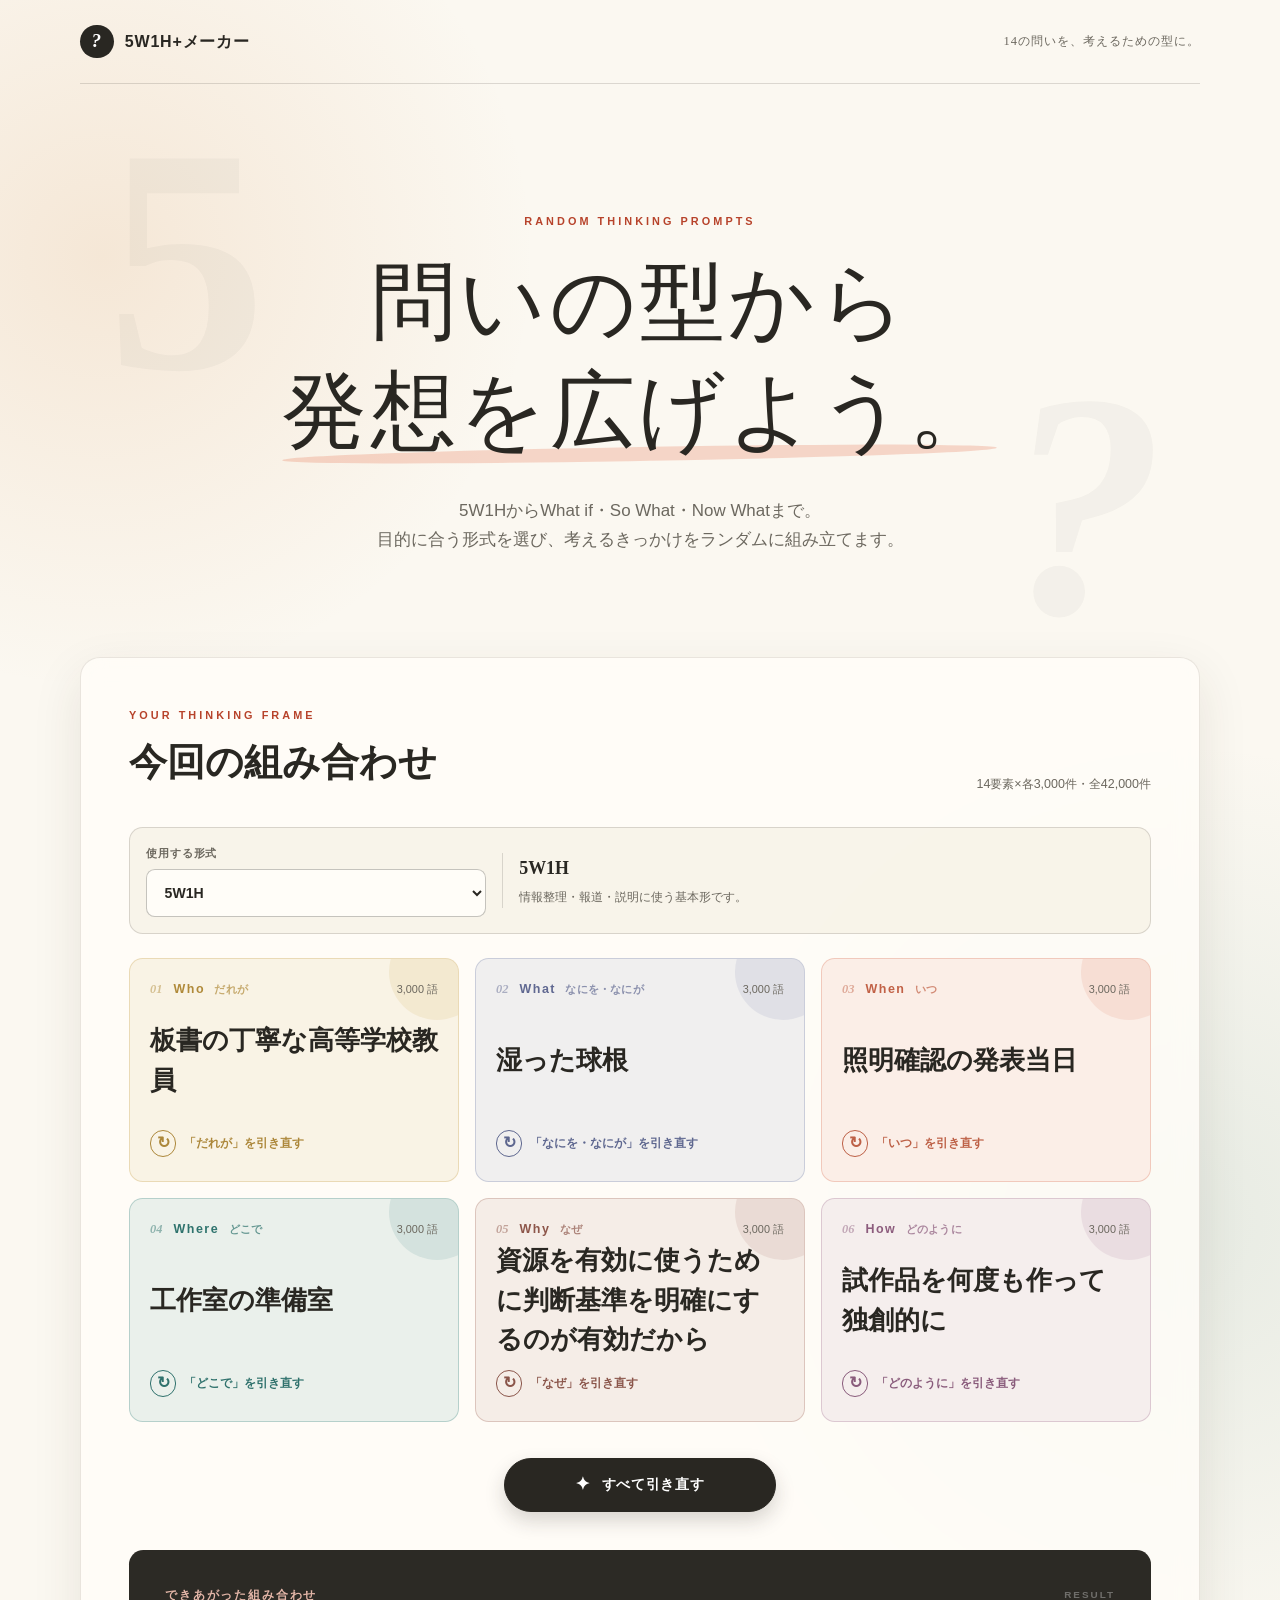
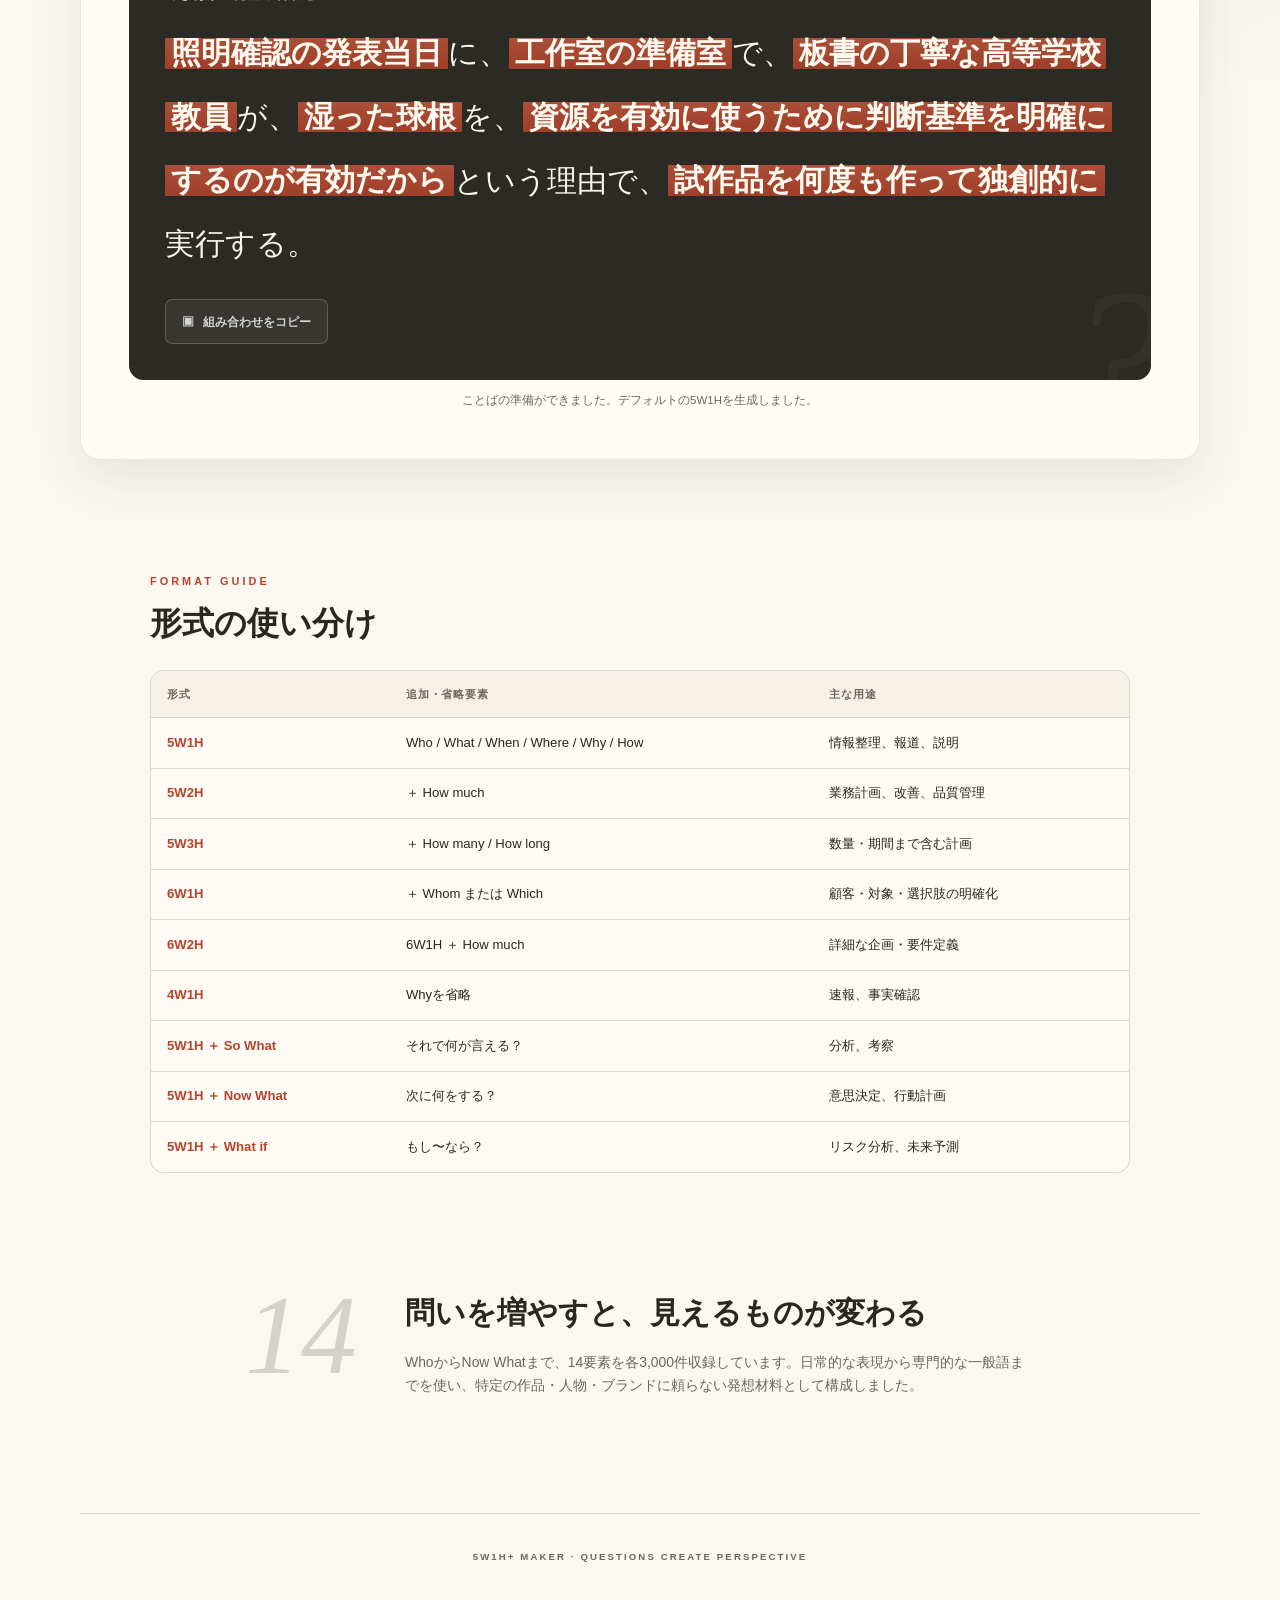
==== commit c5981ba1: "release v1.0.0" ====
--- a/index.html
+++ b/index.html
@@ -77,13 +77,13 @@
 
           <section class="sentence-panel" aria-labelledby="result-title">
             <div class="sentence-heading">
-              <h3 id="result-title">できあがった整理メモ</h3>
+              <h3 id="result-title">できあがった組み合わせ</h3>
               <span aria-hidden="true">RESULT</span>
             </div>
             <p class="sentence" id="result-output">ことばを読み込んでいます。</p>
             <button class="copy-button" id="copy-button" type="button" disabled>
               <span aria-hidden="true">▣</span>
-              <span id="copy-label">整理メモをコピー</span>
+              <span id="copy-label">組み合わせをコピー</span>
             </button>
           </section>
 
--- a/styles.css
+++ b/styles.css
@@ -534,8 +534,18 @@
   margin: 1.05rem 0 1.4rem;
   font-family: var(--font-serif);
   font-size: clamp(1.25rem, 3.2vw, 1.85rem);
-  line-height: 1.75;
+  line-height: 2.15;
   white-space: pre-line;
+}
+
+.result-word {
+  padding: 0.08em 0.2em;
+  color: #fffaf0;
+  background: linear-gradient(transparent 8%, rgba(220, 93, 63, 0.72) 8%, rgba(183, 67, 43, 0.82) 92%, transparent 92%);
+  border-radius: 0.16em;
+  box-decoration-break: clone;
+  font-weight: 800;
+  -webkit-box-decoration-break: clone;
 }
 
 .copy-button {
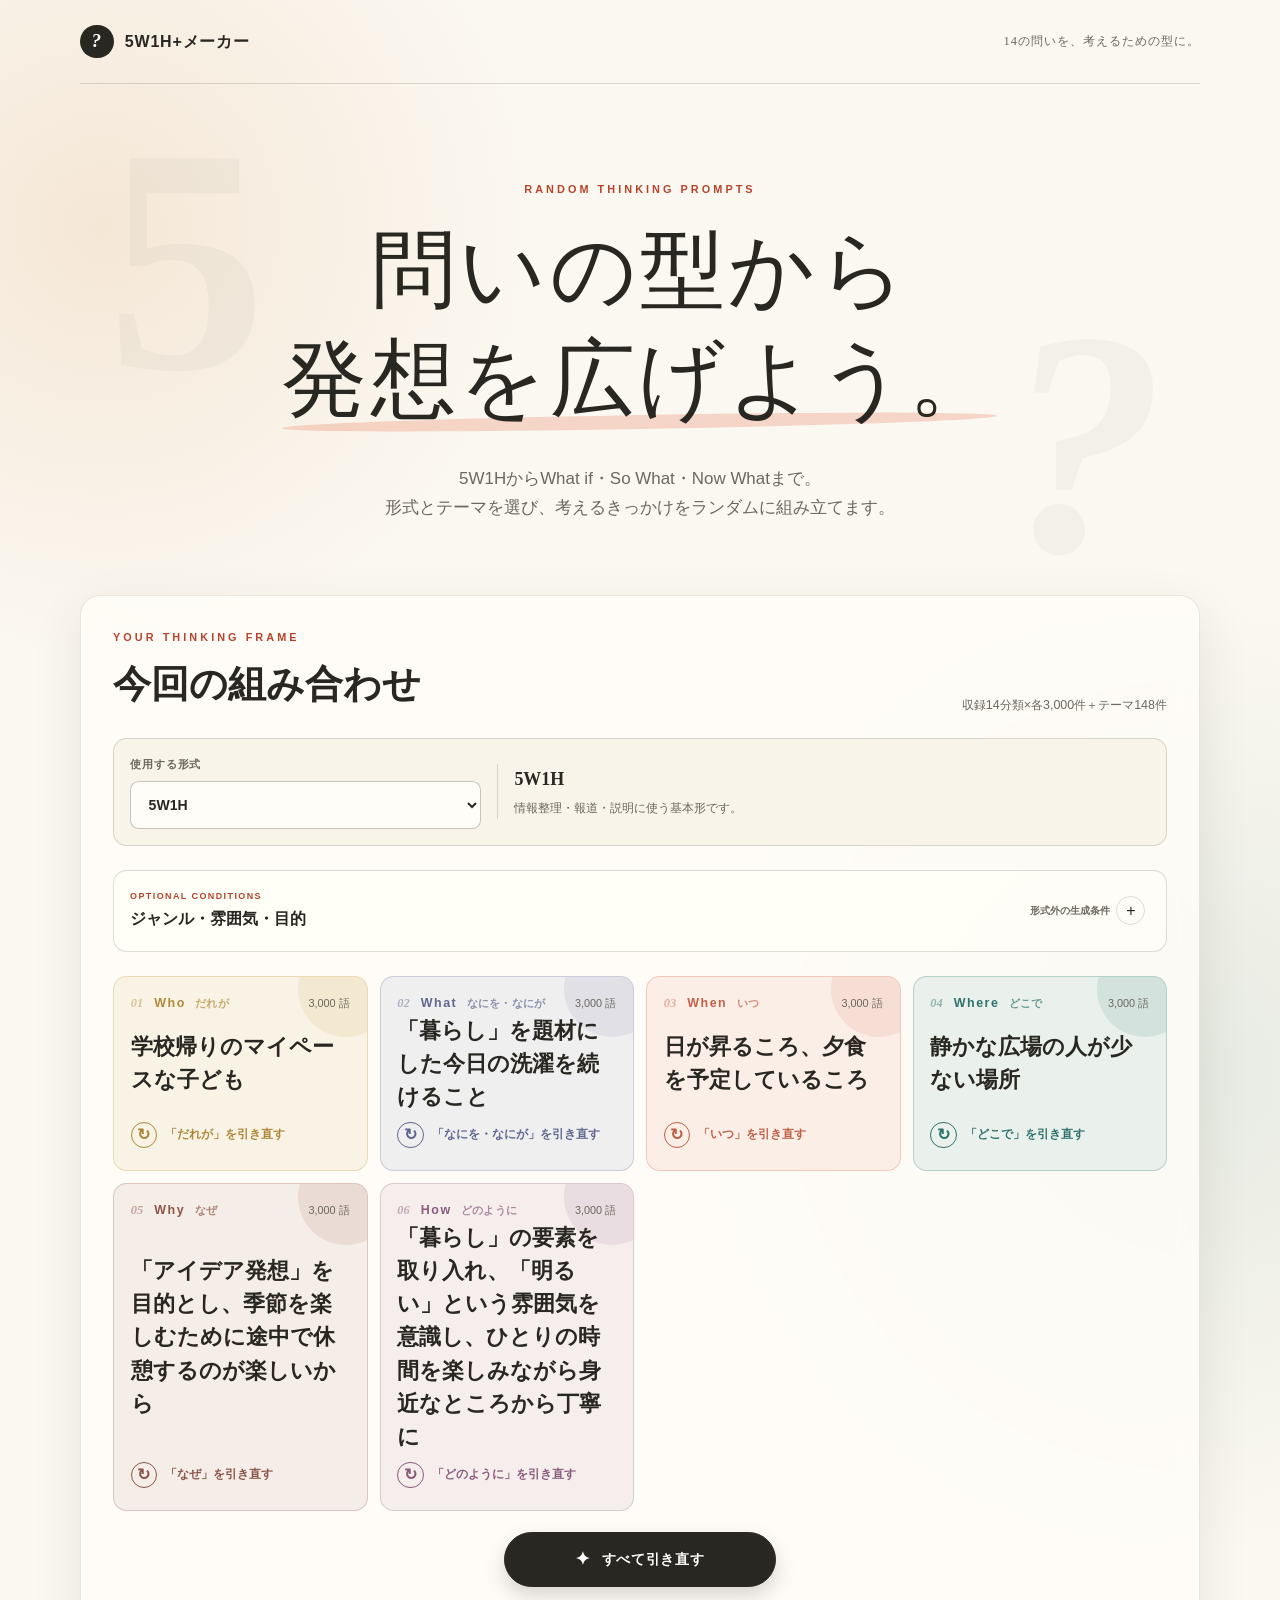
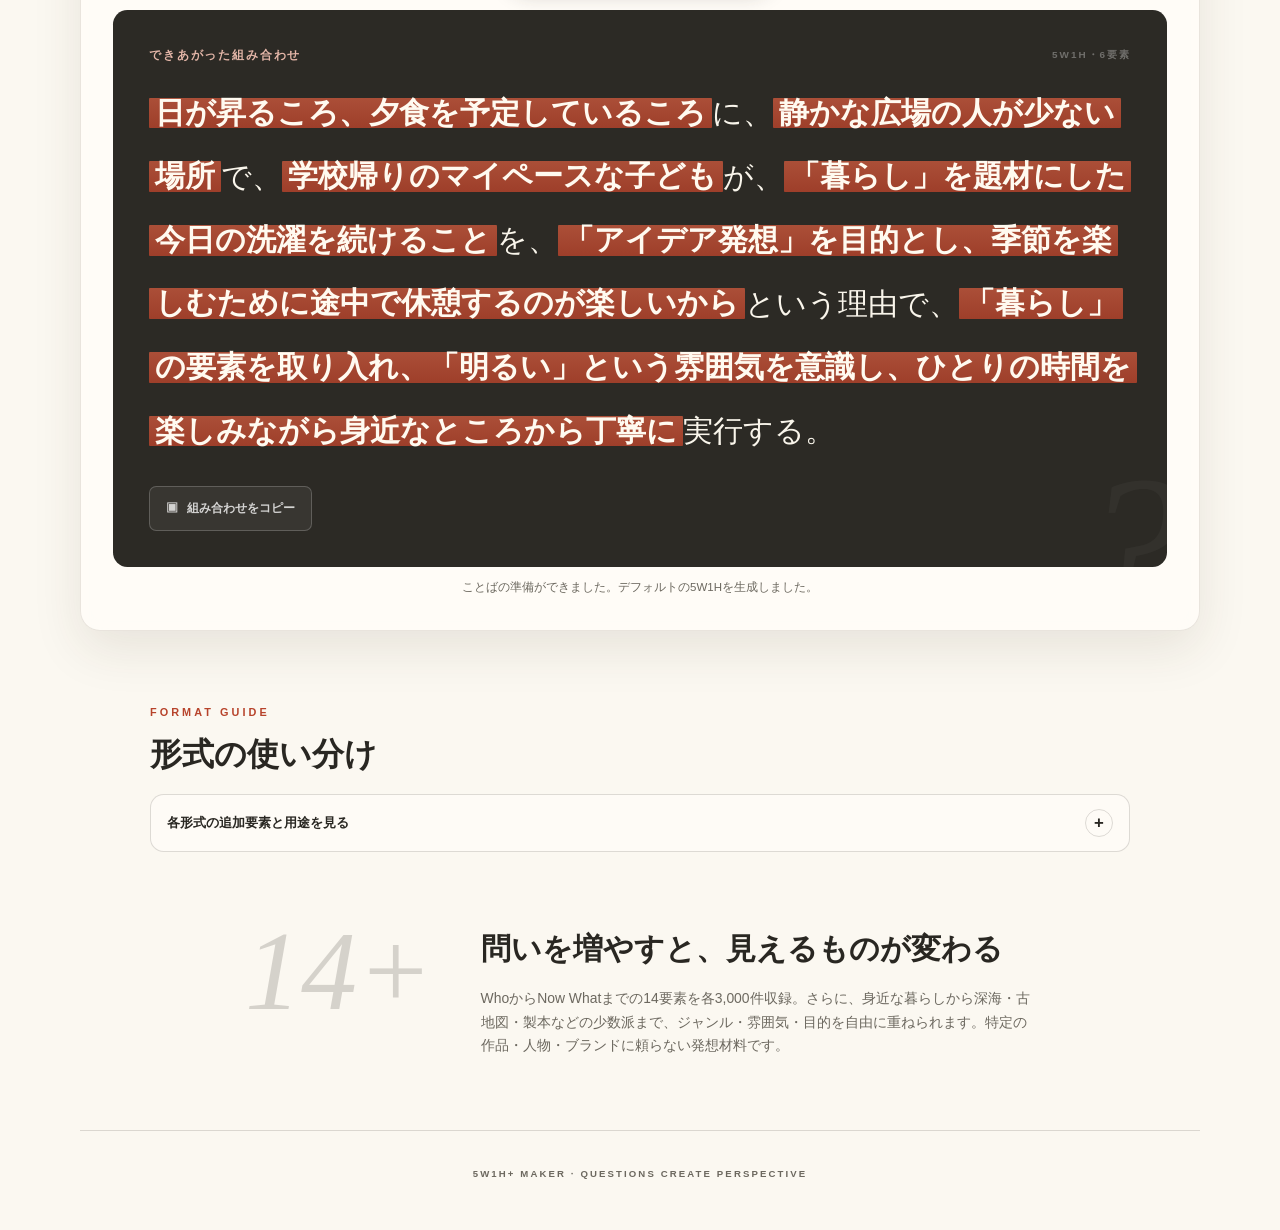
==== commit 40fceac3: "feat: enhance word and facet data validation, update styles for improved UI - Updated validation log" ====
--- a/index.html
+++ b/index.html
@@ -6,7 +6,7 @@
     <meta name="theme-color" content="#f4eee2">
     <meta
       name="description"
-      content="5W1H、5W2H、5W3H、6W1H、So What、Now What、What ifを切り替えて、問いの要素をランダムに組み合わせる発想メーカーです。"
+      content="5W1H、5W2H、5W3H、6W1Hなどの問いに、ジャンル・雰囲気・目的を複数選択してミックスできる発想メーカーです。"
     >
     <title>5W1H+メーカー | 問いの型から発想する</title>
     <link rel="stylesheet" href="./styles.css">
@@ -30,7 +30,7 @@
           <h1 id="page-title">問いの型から<br><span>発想を広げよう。</span></h1>
           <p class="lead">
             5W1HからWhat if・So What・Now Whatまで。<br class="lead-break">
-            目的に合う形式を選び、考えるきっかけをランダムに組み立てます。
+            形式とテーマを選び、考えるきっかけをランダムに組み立てます。
           </p>
         </section>
 
@@ -53,6 +53,57 @@
               <p id="format-description">情報整理・報道・説明に使う基本形です。</p>
             </div>
           </div>
+
+          <section class="facet-picker" aria-labelledby="facet-picker-title">
+            <details class="facet-master">
+              <summary class="facet-master-summary">
+                <span>
+                  <small>OPTIONAL CONDITIONS</small>
+                  <strong id="facet-picker-title">ジャンル・雰囲気・目的</strong>
+                </span>
+                <span>形式外の生成条件</span>
+              </summary>
+              <div class="facet-body">
+                <div class="facet-heading">
+                  <div>
+                    <p class="facet-kicker">MIX SETTINGS</p>
+                    <h3>テーマをミックス</h3>
+                  </div>
+                  <p>複数選ぶと各項目から最大2つを生成条件にします。テーマは形式の要素数に加えません。</p>
+                </div>
+                <div class="facet-groups">
+                  <details class="facet-group" data-facet-details="genres">
+                    <summary>
+                      <span><strong>ジャンル</strong><small>暮らしから少数派まで</small></span>
+                      <span class="facet-selected-count" data-facet-count="genres">0選択</span>
+                    </summary>
+                    <div class="facet-options" data-facet-options="genres"></div>
+                  </details>
+                  <details class="facet-group" data-facet-details="moods">
+                    <summary>
+                      <span><strong>雰囲気</strong><small>明るさ・温度・緊張感</small></span>
+                      <span class="facet-selected-count" data-facet-count="moods">0選択</span>
+                    </summary>
+                    <div class="facet-options" data-facet-options="moods"></div>
+                  </details>
+                  <details class="facet-group" data-facet-details="purposes">
+                    <summary>
+                      <span><strong>目的</strong><small>会話・創作・思考の用途</small></span>
+                      <span class="facet-selected-count" data-facet-count="purposes">0選択</span>
+                    </summary>
+                    <div class="facet-options" data-facet-options="purposes"></div>
+                  </details>
+                </div>
+                <div class="facet-footer">
+                  <div class="facet-status-copy">
+                    <p id="facet-selection-summary">テーマを準備しています…</p>
+                    <p class="facet-current-mix" id="facet-current-mix" aria-live="polite"></p>
+                  </div>
+                  <button class="facet-clear-button" id="facet-clear-button" type="button" disabled>選択をクリア</button>
+                </div>
+              </div>
+            </details>
+          </section>
 
           <div class="error-panel" id="error-panel" role="alert" hidden>
             <div class="error-icon" aria-hidden="true">!</div>
@@ -78,7 +129,7 @@
           <section class="sentence-panel" aria-labelledby="result-title">
             <div class="sentence-heading">
               <h3 id="result-title">できあがった組み合わせ</h3>
-              <span aria-hidden="true">RESULT</span>
+              <span id="result-format-label">5W1H・6要素</span>
             </div>
             <p class="sentence" id="result-output">ことばを読み込んでいます。</p>
             <button class="copy-button" id="copy-button" type="button" disabled>
@@ -95,32 +146,35 @@
             <p class="section-kicker">FORMAT GUIDE</p>
             <h2 id="format-guide-title">形式の使い分け</h2>
           </div>
-          <div class="table-wrap">
-            <table>
-              <thead>
-                <tr><th scope="col">形式</th><th scope="col">追加・省略要素</th><th scope="col">主な用途</th></tr>
-              </thead>
-              <tbody>
-                <tr><th scope="row">5W1H</th><td>Who / What / When / Where / Why / How</td><td>情報整理、報道、説明</td></tr>
-                <tr><th scope="row">5W2H</th><td>＋ How much</td><td>業務計画、改善、品質管理</td></tr>
-                <tr><th scope="row">5W3H</th><td>＋ How many / How long</td><td>数量・期間まで含む計画</td></tr>
-                <tr><th scope="row">6W1H</th><td>＋ Whom または Which</td><td>顧客・対象・選択肢の明確化</td></tr>
-                <tr><th scope="row">6W2H</th><td>6W1H ＋ How much</td><td>詳細な企画・要件定義</td></tr>
-                <tr><th scope="row">4W1H</th><td>Whyを省略</td><td>速報、事実確認</td></tr>
-                <tr><th scope="row">5W1H ＋ So What</th><td>それで何が言える？</td><td>分析、考察</td></tr>
-                <tr><th scope="row">5W1H ＋ Now What</th><td>次に何をする？</td><td>意思決定、行動計画</td></tr>
-                <tr><th scope="row">5W1H ＋ What if</th><td>もし〜なら？</td><td>リスク分析、未来予測</td></tr>
-              </tbody>
-            </table>
-          </div>
+          <details class="guide-details">
+            <summary>各形式の追加要素と用途を見る</summary>
+            <div class="table-wrap">
+              <table>
+                <thead>
+                  <tr><th scope="col">形式</th><th scope="col">追加・省略要素</th><th scope="col">主な用途</th></tr>
+                </thead>
+                <tbody>
+                  <tr><th scope="row">5W1H</th><td>Who / What / When / Where / Why / How</td><td>情報整理、報道、説明</td></tr>
+                  <tr><th scope="row">5W2H</th><td>＋ How much</td><td>業務計画、改善、品質管理</td></tr>
+                  <tr><th scope="row">5W3H</th><td>＋ How many / How long</td><td>数量・期間まで含む計画</td></tr>
+                  <tr><th scope="row">6W1H</th><td>＋ Whom または Which</td><td>顧客・対象・選択肢の明確化</td></tr>
+                  <tr><th scope="row">6W2H</th><td>6W1H ＋ How much</td><td>詳細な企画・要件定義</td></tr>
+                  <tr><th scope="row">4W1H</th><td>Whyを省略</td><td>速報、事実確認</td></tr>
+                  <tr><th scope="row">5W1H ＋ So What</th><td>それで何が言える？</td><td>分析、考察</td></tr>
+                  <tr><th scope="row">5W1H ＋ Now What</th><td>次に何をする？</td><td>意思決定、行動計画</td></tr>
+                  <tr><th scope="row">5W1H ＋ What if</th><td>もし〜なら？</td><td>リスク分析、未来予測</td></tr>
+                </tbody>
+              </table>
+            </div>
+          </details>
         </section>
 
         <aside class="about" aria-labelledby="about-title">
-          <div class="about-mark" aria-hidden="true">14</div>
+          <div class="about-mark" aria-hidden="true">14+</div>
           <div>
             <h2 id="about-title">問いを増やすと、見えるものが変わる</h2>
             <p>
-              WhoからNow Whatまで、14要素を各3,000件収録しています。日常的な表現から専門的な一般語までを使い、特定の作品・人物・ブランドに頼らない発想材料として構成しました。
+              WhoからNow Whatまでの14要素を各3,000件収録。さらに、身近な暮らしから深海・古地図・製本などの少数派まで、ジャンル・雰囲気・目的を自由に重ねられます。特定の作品・人物・ブランドに頼らない発想材料です。
             </p>
           </div>
         </aside>
--- a/styles.css
+++ b/styles.css
@@ -124,7 +124,7 @@
   position: relative;
   width: min(920px, calc(100% - 2.5rem));
   margin: 0 auto;
-  padding: clamp(4.5rem, 10vw, 8rem) 0 clamp(3.75rem, 8vw, 6.5rem);
+  padding: clamp(3.5rem, 8vw, 6rem) 0 clamp(2.75rem, 6vw, 4.5rem);
   text-align: center;
 }
 
@@ -197,7 +197,7 @@
 .generator {
   width: min(1120px, calc(100% - 2.5rem));
   margin: 0 auto;
-  padding: clamp(1.5rem, 4vw, 3rem);
+  padding: clamp(1.15rem, 3vw, 2rem);
   background: rgba(255, 253, 248, 0.82);
   border: 1px solid rgba(72, 61, 45, 0.12);
   border-radius: 1.25rem;
@@ -210,7 +210,7 @@
   align-items: end;
   justify-content: space-between;
   gap: 2rem;
-  margin-bottom: 2rem;
+  margin-bottom: 1.35rem;
 }
 
 .section-kicker {
@@ -287,18 +287,320 @@
   font-size: 0.78rem;
 }
 
+.facet-picker {
+  margin-bottom: 1.5rem;
+  padding: 1rem;
+  background: rgba(255, 253, 248, 0.64);
+  border: 1px solid var(--line);
+  border-radius: 0.85rem;
+}
+
+.facet-master-summary {
+  position: relative;
+  display: flex;
+  min-height: 3rem;
+  padding-right: 2.5rem;
+  gap: 1rem;
+  align-items: center;
+  justify-content: space-between;
+  list-style: none;
+  cursor: pointer;
+}
+
+.facet-master-summary::-webkit-details-marker {
+  display: none;
+}
+
+.facet-master-summary::after {
+  position: absolute;
+  right: 0.3rem;
+  display: grid;
+  width: 1.8rem;
+  height: 1.8rem;
+  place-items: center;
+  content: "+";
+  border: 1px solid var(--line);
+  border-radius: 50%;
+  line-height: 1;
+}
+
+.facet-master[open] > .facet-master-summary::after {
+  content: "−";
+}
+
+.facet-master-summary > span:first-child {
+  display: grid;
+}
+
+.facet-master-summary small {
+  color: var(--accent-dark);
+  font-size: 0.56rem;
+  font-weight: 800;
+  letter-spacing: 0.16em;
+}
+
+.facet-master-summary strong {
+  font-family: var(--font-serif);
+  font-size: 1rem;
+}
+
+.facet-master-summary > span:last-child {
+  color: var(--muted);
+  font-size: 0.65rem;
+  font-weight: 700;
+}
+
+.facet-body {
+  margin-top: 0.7rem;
+  padding-top: 0.85rem;
+  border-top: 1px solid var(--line);
+}
+
+.facet-heading {
+  display: flex;
+  margin-bottom: 0.75rem;
+  gap: 1rem;
+  align-items: end;
+  justify-content: space-between;
+}
+
+.facet-heading h3,
+.facet-heading p {
+  margin: 0;
+}
+
+.facet-heading h3 {
+  font-family: var(--font-serif);
+  font-size: 1.08rem;
+}
+
+.facet-heading > p {
+  max-width: 31rem;
+  color: var(--muted);
+  font-size: 0.72rem;
+  text-align: right;
+}
+
+.facet-kicker {
+  color: var(--accent-dark);
+  font-size: 0.6rem;
+  font-weight: 800;
+  letter-spacing: 0.2em;
+}
+
+.facet-groups {
+  display: grid;
+  grid-template-columns: repeat(3, minmax(0, 1fr));
+  gap: 0.6rem;
+}
+
+.facet-group {
+  min-width: 0;
+  background: #fffdf8;
+  border: 1px solid var(--line);
+  border-radius: 0.7rem;
+}
+
+.facet-group summary {
+  position: relative;
+  display: flex;
+  min-height: 3.5rem;
+  padding: 0.68rem 2.5rem 0.68rem 0.78rem;
+  gap: 0.65rem;
+  align-items: center;
+  justify-content: space-between;
+  list-style: none;
+  cursor: pointer;
+}
+
+.facet-group summary::-webkit-details-marker {
+  display: none;
+}
+
+.facet-group summary::after {
+  position: absolute;
+  right: 0.72rem;
+  color: var(--muted);
+  content: "+";
+  font-size: 1.1rem;
+  line-height: 1;
+}
+
+.facet-group[open] summary::after {
+  content: "−";
+}
+
+.facet-group summary > span:first-child {
+  display: grid;
+  min-width: 0;
+}
+
+.facet-group summary strong {
+  font-size: 0.8rem;
+}
+
+.facet-group summary small {
+  overflow: hidden;
+  color: var(--muted);
+  font-size: 0.62rem;
+  font-weight: 500;
+  text-overflow: ellipsis;
+  white-space: nowrap;
+}
+
+.facet-selected-count {
+  flex: 0 0 auto;
+  padding: 0.14rem 0.4rem;
+  color: var(--accent-dark);
+  background: rgba(220, 93, 63, 0.08);
+  border-radius: 999px;
+  font-size: 0.62rem;
+  font-weight: 800;
+}
+
+.facet-options {
+  max-height: 19rem;
+  padding: 0.75rem;
+  overflow-y: auto;
+  border-top: 1px solid var(--line);
+  overscroll-behavior: contain;
+  scrollbar-gutter: stable;
+}
+
+.facet-tier {
+  min-width: 0;
+  margin: 0;
+  padding: 0;
+  border: 0;
+}
+
+.facet-tier + .facet-tier {
+  margin-top: 0.8rem;
+}
+
+.facet-tier legend {
+  margin-bottom: 0.35rem;
+  padding: 0;
+  color: var(--muted);
+  font-size: 0.58rem;
+  font-weight: 800;
+  letter-spacing: 0.08em;
+}
+
+.facet-tier-niche legend {
+  color: #735d92;
+}
+
+.facet-chip-list {
+  display: flex;
+  flex-wrap: wrap;
+  gap: 0.35rem;
+}
+
+.facet-chip {
+  position: relative;
+  display: inline-flex;
+}
+
+.facet-chip input {
+  position: absolute;
+  width: 1px;
+  height: 1px;
+  opacity: 0;
+}
+
+.facet-chip span {
+  display: inline-flex;
+  min-height: 2rem;
+  padding: 0.3rem 0.58rem;
+  align-items: center;
+  color: #585349;
+  background: #f7f1e7;
+  border: 1px solid transparent;
+  border-radius: 999px;
+  font-size: 0.68rem;
+  font-weight: 700;
+  line-height: 1.2;
+  transition: background-color 140ms ease, border-color 140ms ease, color 140ms ease;
+}
+
+.facet-chip-niche span {
+  background: #f3eef7;
+}
+
+.facet-chip input:checked + span {
+  color: white;
+  background: var(--ink);
+  border-color: var(--ink);
+}
+
+.facet-chip input:focus-visible + span {
+  outline: 3px solid #157a7a;
+  outline-offset: 2px;
+}
+
+.facet-chip input:disabled + span {
+  opacity: 0.48;
+  cursor: not-allowed;
+}
+
+.facet-footer {
+  display: flex;
+  min-height: 2.4rem;
+  margin-top: 0.65rem;
+  gap: 1rem;
+  align-items: center;
+  justify-content: space-between;
+}
+
+.facet-footer p {
+  margin: 0;
+  color: var(--muted);
+  font-size: 0.68rem;
+}
+
+.facet-status-copy {
+  min-width: 0;
+}
+
+.facet-footer .facet-current-mix {
+  margin-top: 0.15rem;
+  color: var(--ink);
+  font-weight: 700;
+}
+
+.facet-clear-button {
+  flex: 0 0 auto;
+  padding: 0.35rem 0.6rem;
+  color: var(--muted);
+  background: transparent;
+  border: 1px solid var(--line);
+  border-radius: 999px;
+  font-size: 0.65rem;
+  font-weight: 700;
+}
+
+.facet-clear-button:not(:disabled):hover {
+  color: var(--ink);
+  border-color: rgba(41, 39, 34, 0.42);
+}
+
+.facet-clear-button:disabled {
+  opacity: 0.45;
+}
+
 .word-grid {
   display: grid;
-  grid-template-columns: repeat(3, minmax(0, 1fr));
-  gap: 1rem;
+  grid-template-columns: repeat(4, minmax(0, 1fr));
+  gap: 0.75rem;
 }
 
 .word-card {
   --card-color: #d3795d;
   position: relative;
   display: flex;
-  min-height: 14rem;
-  padding: 1.2rem 1.25rem 1rem;
+  min-height: 11.25rem;
+  padding: 1rem 1.05rem 0.8rem;
   overflow: hidden;
   flex-direction: column;
   background: color-mix(in srgb, var(--card-color) 10%, #fffdf8);
@@ -371,12 +673,12 @@
 .word-output {
   position: relative;
   display: flex;
-  min-height: 5.3rem;
+  min-height: 4.25rem;
   margin: auto 0;
   align-items: center;
   color: var(--ink);
   font-family: var(--font-serif);
-  font-size: clamp(1.25rem, 2.5vw, 1.65rem);
+  font-size: clamp(1.08rem, 1.9vw, 1.38rem);
   font-weight: 600;
   line-height: 1.5;
   overflow-wrap: anywhere;
@@ -430,7 +732,7 @@
 .main-actions {
   display: flex;
   justify-content: center;
-  padding: 2.2rem 0 0.35rem;
+  padding: 1.35rem 0 0.15rem;
 }
 
 .button {
@@ -484,7 +786,7 @@
 
 .sentence-panel {
   position: relative;
-  margin-top: 2rem;
+  margin-top: 1.25rem;
   padding: clamp(1.4rem, 4vw, 2.25rem);
   overflow: hidden;
   color: #f9f5eb;
@@ -625,11 +927,11 @@
 
 .format-guide {
   width: min(980px, calc(100% - 2.5rem));
-  margin: clamp(4rem, 9vw, 7rem) auto 0;
+  margin: clamp(2.75rem, 6vw, 4.5rem) auto 0;
 }
 
 .guide-heading {
-  margin-bottom: 1.25rem;
+  margin-bottom: 0.8rem;
 }
 
 .guide-heading .section-kicker {
@@ -648,6 +950,55 @@
   background: rgba(255, 253, 248, 0.72);
   border: 1px solid var(--line);
   border-radius: 0.85rem;
+}
+
+.guide-details {
+  overflow: hidden;
+  background: rgba(255, 253, 248, 0.72);
+  border: 1px solid var(--line);
+  border-radius: 0.85rem;
+}
+
+.guide-details summary {
+  position: relative;
+  display: flex;
+  min-height: 3.5rem;
+  padding: 0.8rem 3.25rem 0.8rem 1rem;
+  align-items: center;
+  color: var(--ink);
+  font-size: 0.82rem;
+  font-weight: 800;
+  list-style: none;
+  cursor: pointer;
+}
+
+.guide-details summary::-webkit-details-marker {
+  display: none;
+}
+
+.guide-details summary::after {
+  position: absolute;
+  right: 1rem;
+  display: grid;
+  width: 1.75rem;
+  height: 1.75rem;
+  place-items: center;
+  content: "+";
+  border: 1px solid var(--line);
+  border-radius: 50%;
+  font-size: 1.05rem;
+  line-height: 1;
+  transition: transform 180ms ease;
+}
+
+.guide-details[open] summary::after {
+  content: "−";
+  transform: rotate(180deg);
+}
+
+.guide-details .table-wrap {
+  border-width: 1px 0 0;
+  border-radius: 0;
 }
 
 .format-guide table {
@@ -686,7 +1037,7 @@
   display: grid;
   grid-template-columns: auto minmax(0, 1fr);
   width: min(790px, calc(100% - 3rem));
-  margin: clamp(4rem, 9vw, 7.5rem) auto;
+  margin: clamp(2.75rem, 6vw, 4.5rem) auto;
   gap: clamp(1.4rem, 5vw, 3rem);
   align-items: start;
 }
@@ -742,7 +1093,13 @@
   to { background-position: -220% 0; }
 }
 
-@media (max-width: 820px) {
+@media (max-width: 1040px) {
+  .word-grid {
+    grid-template-columns: repeat(3, minmax(0, 1fr));
+  }
+}
+
+@media (max-width: 760px) {
   .word-grid {
     grid-template-columns: repeat(2, minmax(0, 1fr));
   }
@@ -762,11 +1119,30 @@
     border-top: 1px solid var(--line);
     border-left: 0;
   }
+
+  .facet-heading {
+    align-items: start;
+    flex-direction: column;
+    gap: 0.25rem;
+  }
+
+  .facet-heading > p {
+    text-align: left;
+  }
+
+  .facet-groups {
+    grid-template-columns: 1fr;
+  }
 }
 
 @media (max-width: 540px) {
+  body {
+    line-height: 1.58;
+  }
+
   .site-header {
-    min-height: 4.4rem;
+    width: calc(100% - 1.5rem);
+    min-height: 3.8rem;
   }
 
   .header-note {
@@ -777,30 +1153,237 @@
     display: none;
   }
 
+  .hero {
+    width: calc(100% - 1.5rem);
+    padding: 2.2rem 0 1.8rem;
+  }
+
+  .hero::before,
+  .hero::after {
+    font-size: 9rem;
+  }
+
+  .hero h1 {
+    font-size: clamp(2rem, 11vw, 2.65rem);
+  }
+
+  .lead {
+    margin-top: 1.1rem;
+    font-size: 0.84rem;
+  }
+
   .generator {
     width: calc(100% - 1.25rem);
+    padding: 0.8rem;
     border-radius: 0.9rem;
+  }
+
+  .section-heading {
+    margin-bottom: 0.8rem;
+  }
+
+  .section-heading h2 {
+    font-size: 1.45rem;
+  }
+
+  .format-picker {
+    margin-bottom: 0.75rem;
+    padding: 0.7rem;
+    gap: 0.5rem;
+  }
+
+  .format-control select {
+    min-height: 2.85rem;
+    font-size: 1rem;
+  }
+
+  .format-copy {
+    padding-top: 0.55rem;
+  }
+
+  .format-copy strong {
+    font-size: 1rem;
+  }
+
+  .format-copy p {
+    font-size: 0.72rem;
+  }
+
+  .facet-picker {
+    margin-bottom: 0.75rem;
+    padding: 0.7rem;
+  }
+
+  .facet-master-summary > span:last-child {
+    display: none;
+  }
+
+  .facet-heading {
+    margin-bottom: 0.55rem;
+  }
+
+  .facet-heading h3 {
+    font-size: 1rem;
+  }
+
+  .facet-heading > p {
+    font-size: 0.67rem;
+  }
+
+  .facet-groups {
+    gap: 0.4rem;
+  }
+
+  .facet-group summary {
+    min-height: 3.15rem;
+    padding-block: 0.5rem;
+  }
+
+  .facet-options {
+    max-height: min(17rem, 48vh);
+    padding: 0.65rem;
+  }
+
+  .facet-chip span {
+    min-height: 2.2rem;
+    padding-inline: 0.65rem;
+    font-size: 0.7rem;
+  }
+
+  .facet-footer {
+    align-items: start;
+    flex-direction: column;
+    gap: 0.4rem;
   }
 
   .word-grid {
     grid-template-columns: 1fr;
+    gap: 0.5rem;
   }
 
   .word-card {
-    min-height: 12.3rem;
+    display: grid;
+    grid-template-columns: minmax(0, 1fr) 2.75rem;
+    min-height: 0;
+    padding: 0.7rem 0.75rem;
+    gap: 0.25rem 0.65rem;
+  }
+
+  .word-card::before {
+    top: -3.5rem;
+    right: -2.75rem;
+  }
+
+  .card-topline {
+    grid-column: 1 / -1;
+  }
+
+  .card-topline h3 {
+    font-size: 0.72rem;
   }
 
   .word-output {
-    min-height: 4.6rem;
-    font-size: 1.42rem;
+    grid-column: 1;
+    grid-row: 2;
+    min-height: 2.85rem;
+    margin: 0;
+    font-size: 1.02rem;
+    line-height: 1.42;
+  }
+
+  .redraw-button {
+    grid-column: 2;
+    grid-row: 2;
+    width: 2.75rem;
+    min-height: 2.75rem;
+    padding: 0;
+    justify-content: center;
+    align-self: center;
+  }
+
+  .redraw-button > span:last-child {
+    position: absolute;
+    width: 1px;
+    height: 1px;
+    padding: 0;
+    overflow: hidden;
+    clip: rect(0 0 0 0);
+    white-space: nowrap;
+    border: 0;
+  }
+
+  .redraw-icon {
+    width: 2.2rem;
+    height: 2.2rem;
+  }
+
+  .main-actions {
+    padding-top: 0.8rem;
+  }
+
+  .button-primary {
+    width: 100%;
+  }
+
+  .sentence-panel {
+    margin-top: 0.8rem;
+    padding: 1rem;
+  }
+
+  .sentence {
+    margin: 0.75rem 0 1rem;
+    font-size: 1rem;
+    line-height: 2.05;
+  }
+
+  .format-guide {
+    width: calc(100% - 1.25rem);
+    margin-top: 2.25rem;
+  }
+
+  .guide-heading {
+    margin-bottom: 0.55rem;
+  }
+
+  .guide-heading h2 {
+    font-size: 1.35rem;
+  }
+
+  .guide-details summary {
+    min-height: 3.2rem;
+    font-size: 0.76rem;
   }
 
   .about {
     grid-template-columns: 1fr;
+    width: calc(100% - 1.5rem);
+    margin: 2.5rem auto;
+    gap: 0.8rem;
   }
 
   .about-mark {
-    font-size: 4rem;
+    font-size: 3rem;
+  }
+
+  .about h2 {
+    font-size: 1.3rem;
+  }
+
+  .about p {
+    font-size: 0.8rem;
+  }
+
+  footer {
+    width: calc(100% - 1.5rem);
+    padding: 1.2rem 0 calc(1.5rem + env(safe-area-inset-bottom));
+    letter-spacing: 0.14em;
+  }
+}
+
+@media (hover: none) {
+  .word-card:hover {
+    box-shadow: none;
+    transform: none;
   }
 }
 
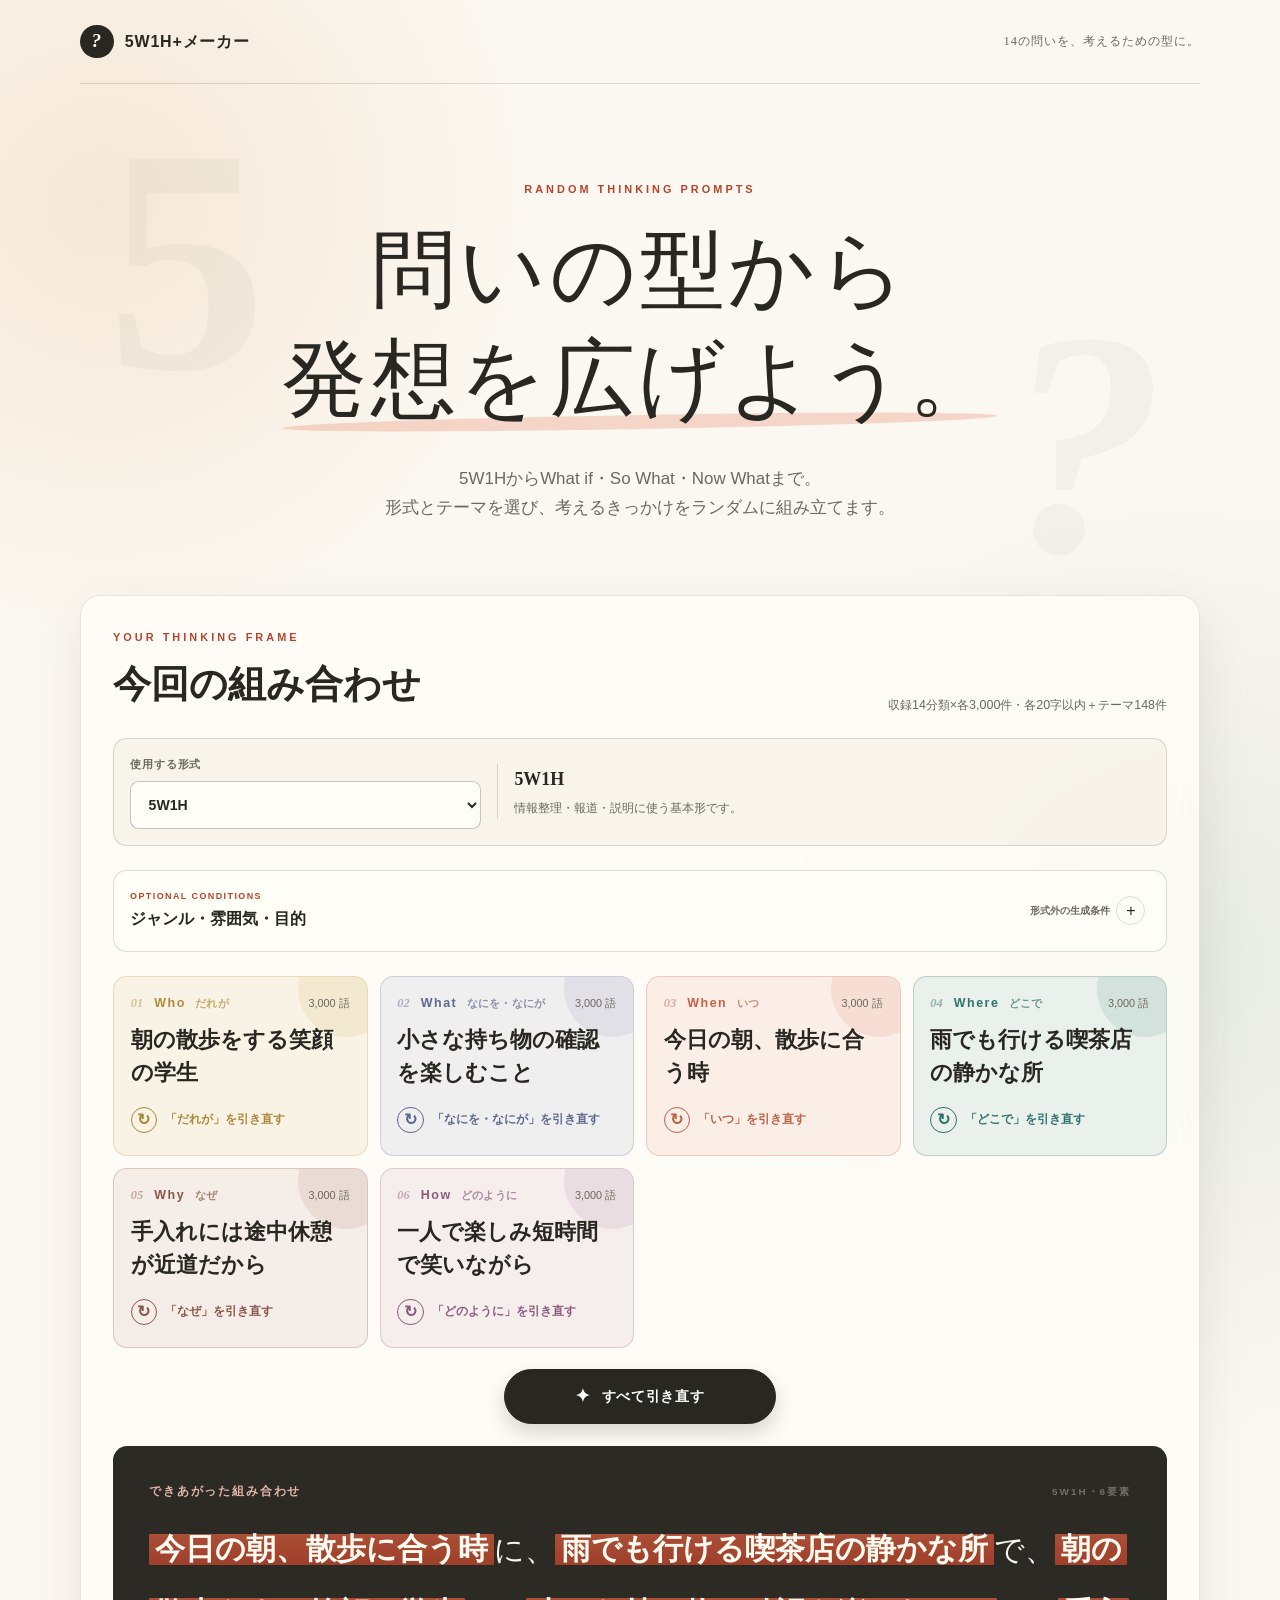
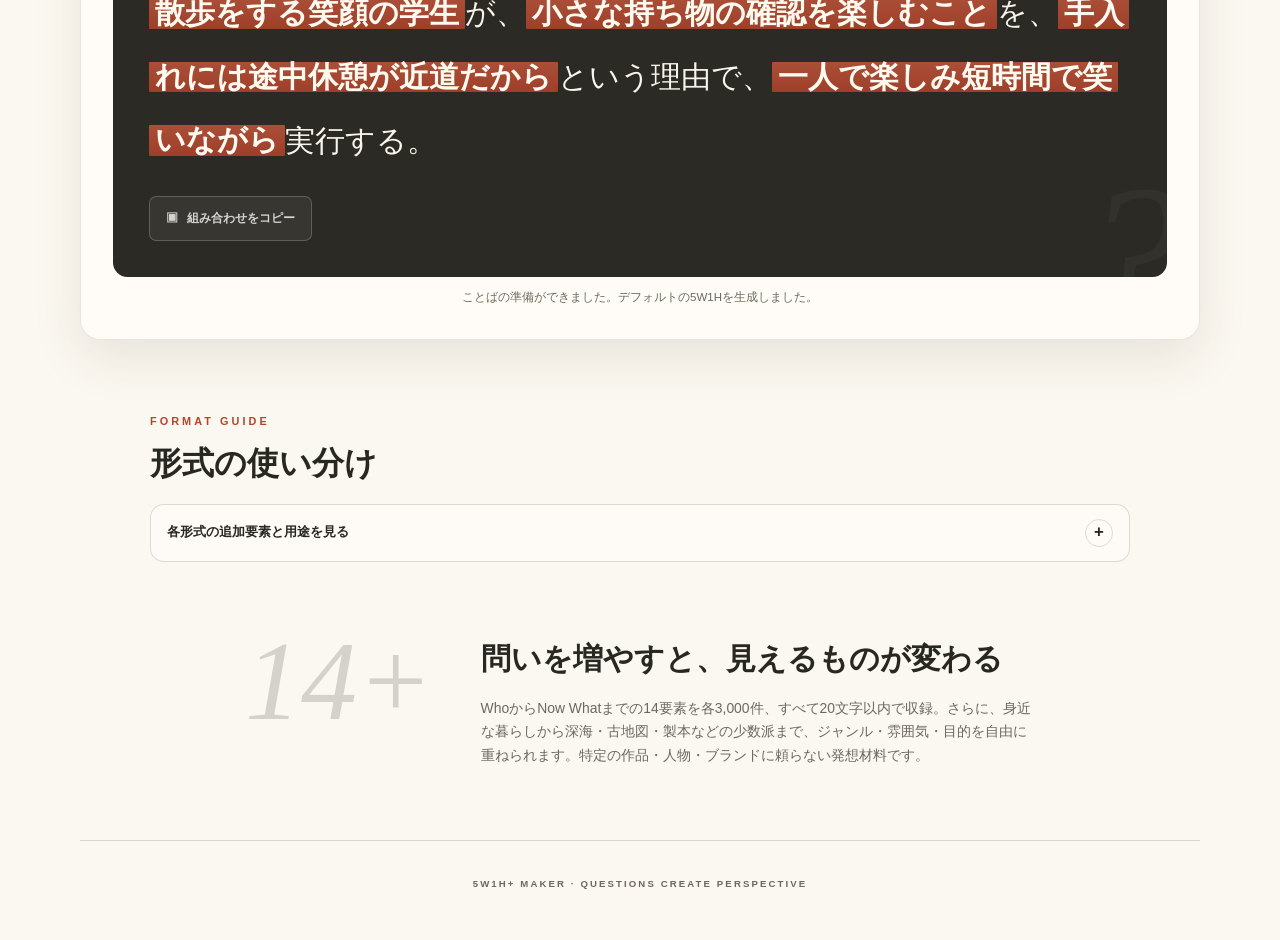
==== commit cc1e87d9: "release v1.1.0: strict formats and daily themes" ====
--- a/index.html
+++ b/index.html
@@ -174,7 +174,7 @@
           <div>
             <h2 id="about-title">問いを増やすと、見えるものが変わる</h2>
             <p>
-              WhoからNow Whatまでの14要素を各3,000件収録。さらに、身近な暮らしから深海・古地図・製本などの少数派まで、ジャンル・雰囲気・目的を自由に重ねられます。特定の作品・人物・ブランドに頼らない発想材料です。
+              WhoからNow Whatまでの14要素を各3,000件、すべて20文字以内で収録。さらに、身近な暮らしから深海・古地図・製本などの少数派まで、ジャンル・雰囲気・目的を自由に重ねられます。特定の作品・人物・ブランドに頼らない発想材料です。
             </p>
           </div>
         </aside>
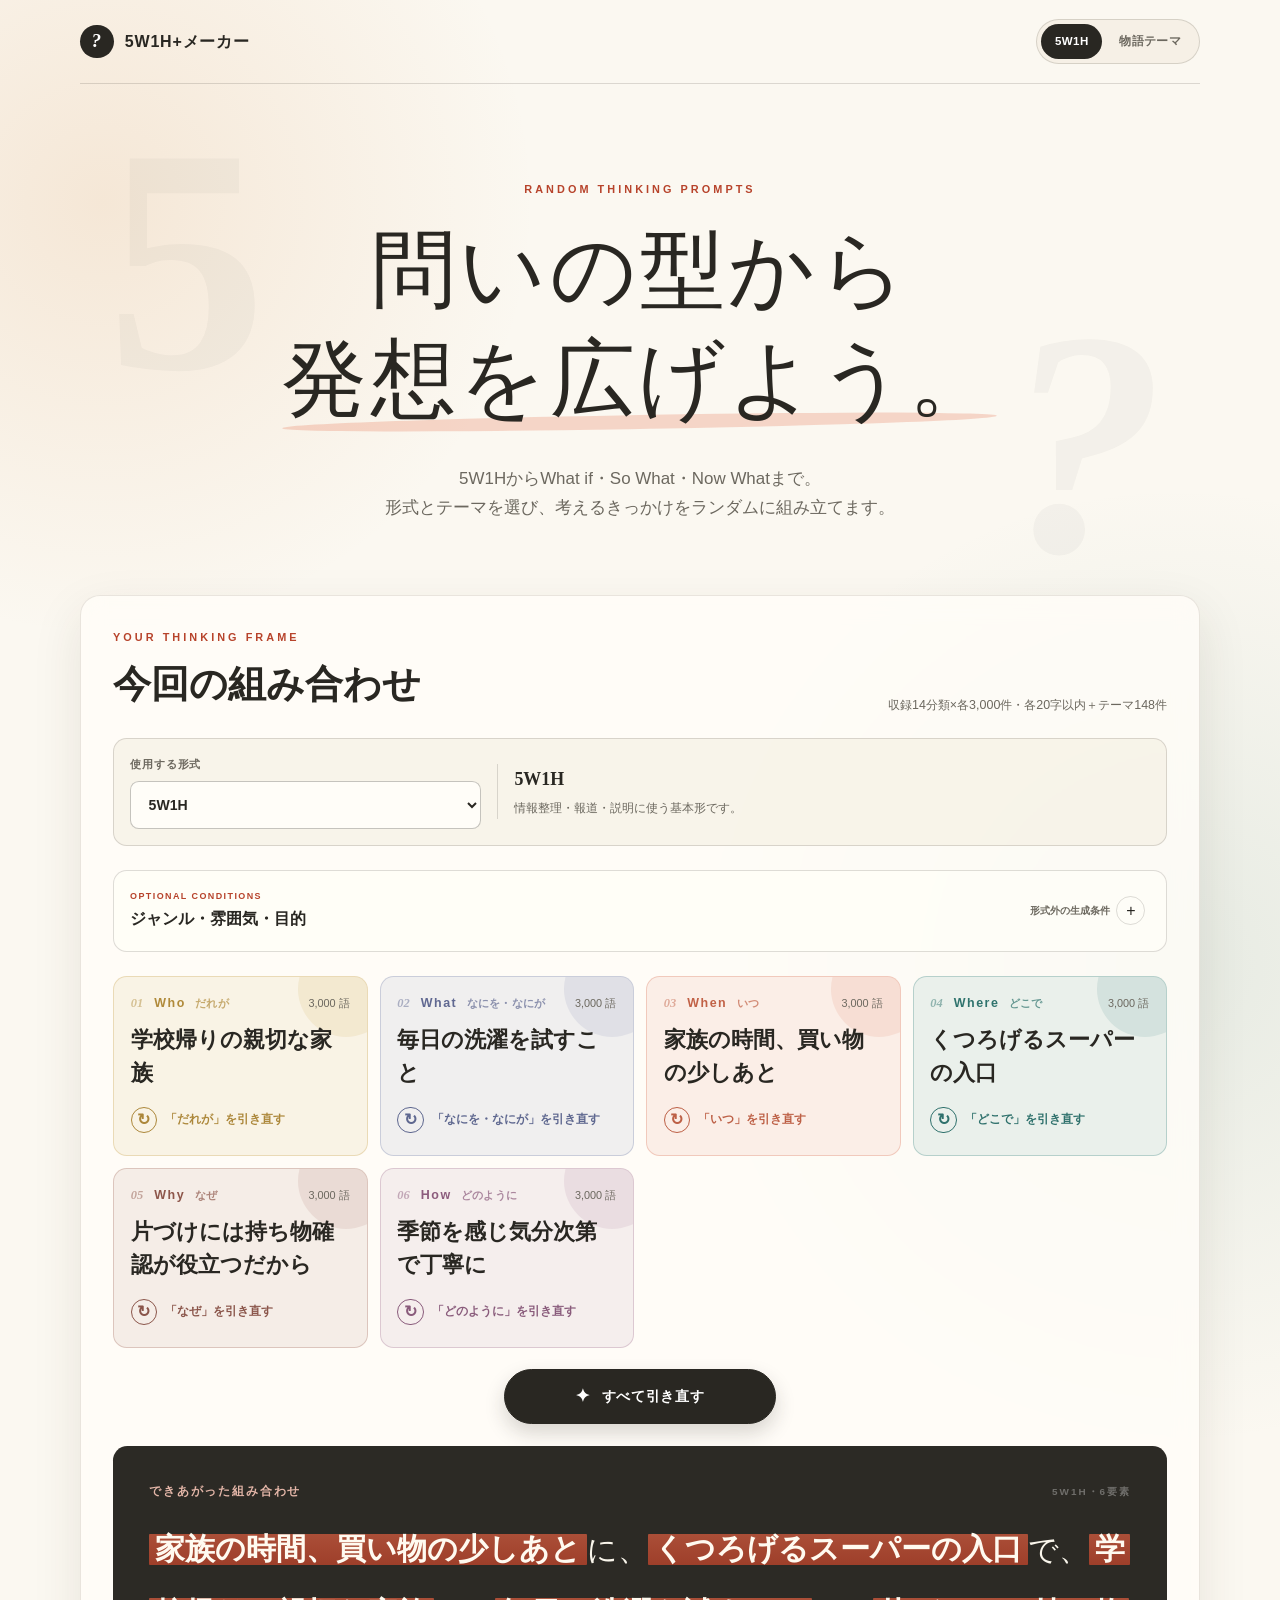
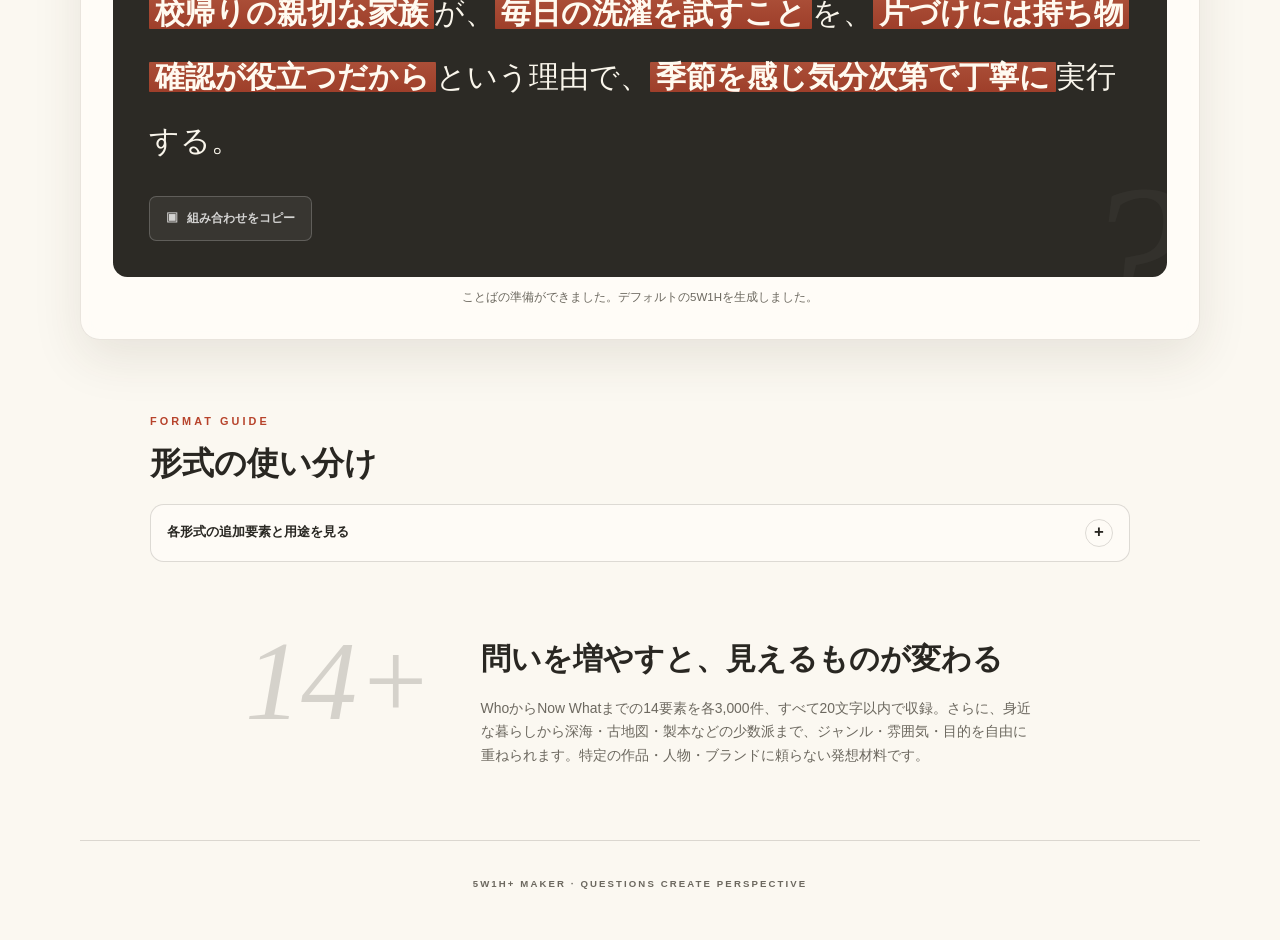
==== commit 65b14dcf: "release v1.2.0: add story theme maker" ====
--- a/index.html
+++ b/index.html
@@ -21,7 +21,10 @@
           <span class="brand-mark" aria-hidden="true">?</span>
           <span>5W1H+メーカー</span>
         </a>
-        <p class="header-note">14の問いを、考えるための型に。</p>
+        <nav class="mode-nav" aria-label="メーカーを切り替える">
+          <a class="mode-link is-active" href="./" aria-current="page">5W1H</a>
+          <a class="mode-link" href="./story.html">物語テーマ</a>
+        </nav>
       </header>
 
       <main>
--- a/styles.css
+++ b/styles.css
@@ -118,6 +118,38 @@
   font-family: var(--font-serif);
   font-size: 0.78rem;
   letter-spacing: 0.08em;
+}
+
+.mode-nav {
+  display: inline-flex;
+  padding: 0.25rem;
+  gap: 0.2rem;
+  background: rgba(244, 238, 226, 0.74);
+  border: 1px solid var(--line);
+  border-radius: 999px;
+}
+
+.mode-link {
+  display: inline-flex;
+  min-height: 2.15rem;
+  padding: 0.35rem 0.85rem;
+  align-items: center;
+  justify-content: center;
+  color: var(--muted);
+  border-radius: 999px;
+  font-size: 0.72rem;
+  font-weight: 800;
+  letter-spacing: 0.04em;
+  text-decoration: none;
+}
+
+.mode-link:hover {
+  color: var(--ink);
+}
+
+.mode-link.is-active {
+  color: white;
+  background: var(--ink);
 }
 
 .hero {
@@ -1089,6 +1121,90 @@
   text-align: center;
 }
 
+.story-page {
+  --accent: #3f8177;
+  --accent-dark: #286960;
+  background:
+    radial-gradient(circle at 10% 9%, rgba(74, 143, 130, 0.17), transparent 28rem),
+    radial-gradient(circle at 90% 40%, rgba(183, 112, 83, 0.14), transparent 30rem),
+    var(--paper);
+}
+
+.story-brand-mark {
+  background: #286960;
+  font-family: Georgia, serif;
+  font-style: normal;
+}
+
+.story-hero::before {
+  top: 0.6rem;
+  left: -7%;
+  content: "✦";
+  color: rgba(40, 105, 96, 0.045);
+  font-size: clamp(9rem, 24vw, 17rem);
+}
+
+.story-hero::after {
+  right: -4%;
+  bottom: -0.2rem;
+  content: "物";
+  color: rgba(183, 112, 83, 0.045);
+  font-style: normal;
+}
+
+.story-genre-options {
+  max-height: min(23rem, 55vh);
+  background: #fffdf8;
+  border: 1px solid var(--line);
+  border-radius: 0.7rem;
+}
+
+.story-genre-picker .facet-footer > p {
+  color: var(--ink);
+  font-weight: 700;
+}
+
+.story-card .word-output {
+  font-size: clamp(1.03rem, 1.7vw, 1.28rem);
+}
+
+.story-primary-button {
+  background: #286960;
+  border-color: #286960;
+}
+
+.story-primary-button:not(:disabled):hover {
+  background: #1f554e;
+  border-color: #1f554e;
+  box-shadow: 0 12px 24px rgba(31, 85, 78, 0.22);
+}
+
+.story-result-panel {
+  background: #203834;
+}
+
+.story-result-panel::after {
+  content: "✦";
+  color: rgba(255, 255, 255, 0.035);
+  font-style: normal;
+}
+
+.story-result-panel .sentence-heading h3 {
+  color: #acd2ca;
+}
+
+.story-result-panel .result-word {
+  background: linear-gradient(transparent 8%, rgba(191, 107, 76, 0.74) 8%, rgba(145, 77, 53, 0.86) 92%, transparent 92%);
+}
+
+.story-sentence {
+  font-size: clamp(1.08rem, 2.6vw, 1.55rem);
+}
+
+.story-about .about-mark {
+  color: #286960;
+}
+
 @keyframes loading {
   to { background-position: -220% 0; }
 }
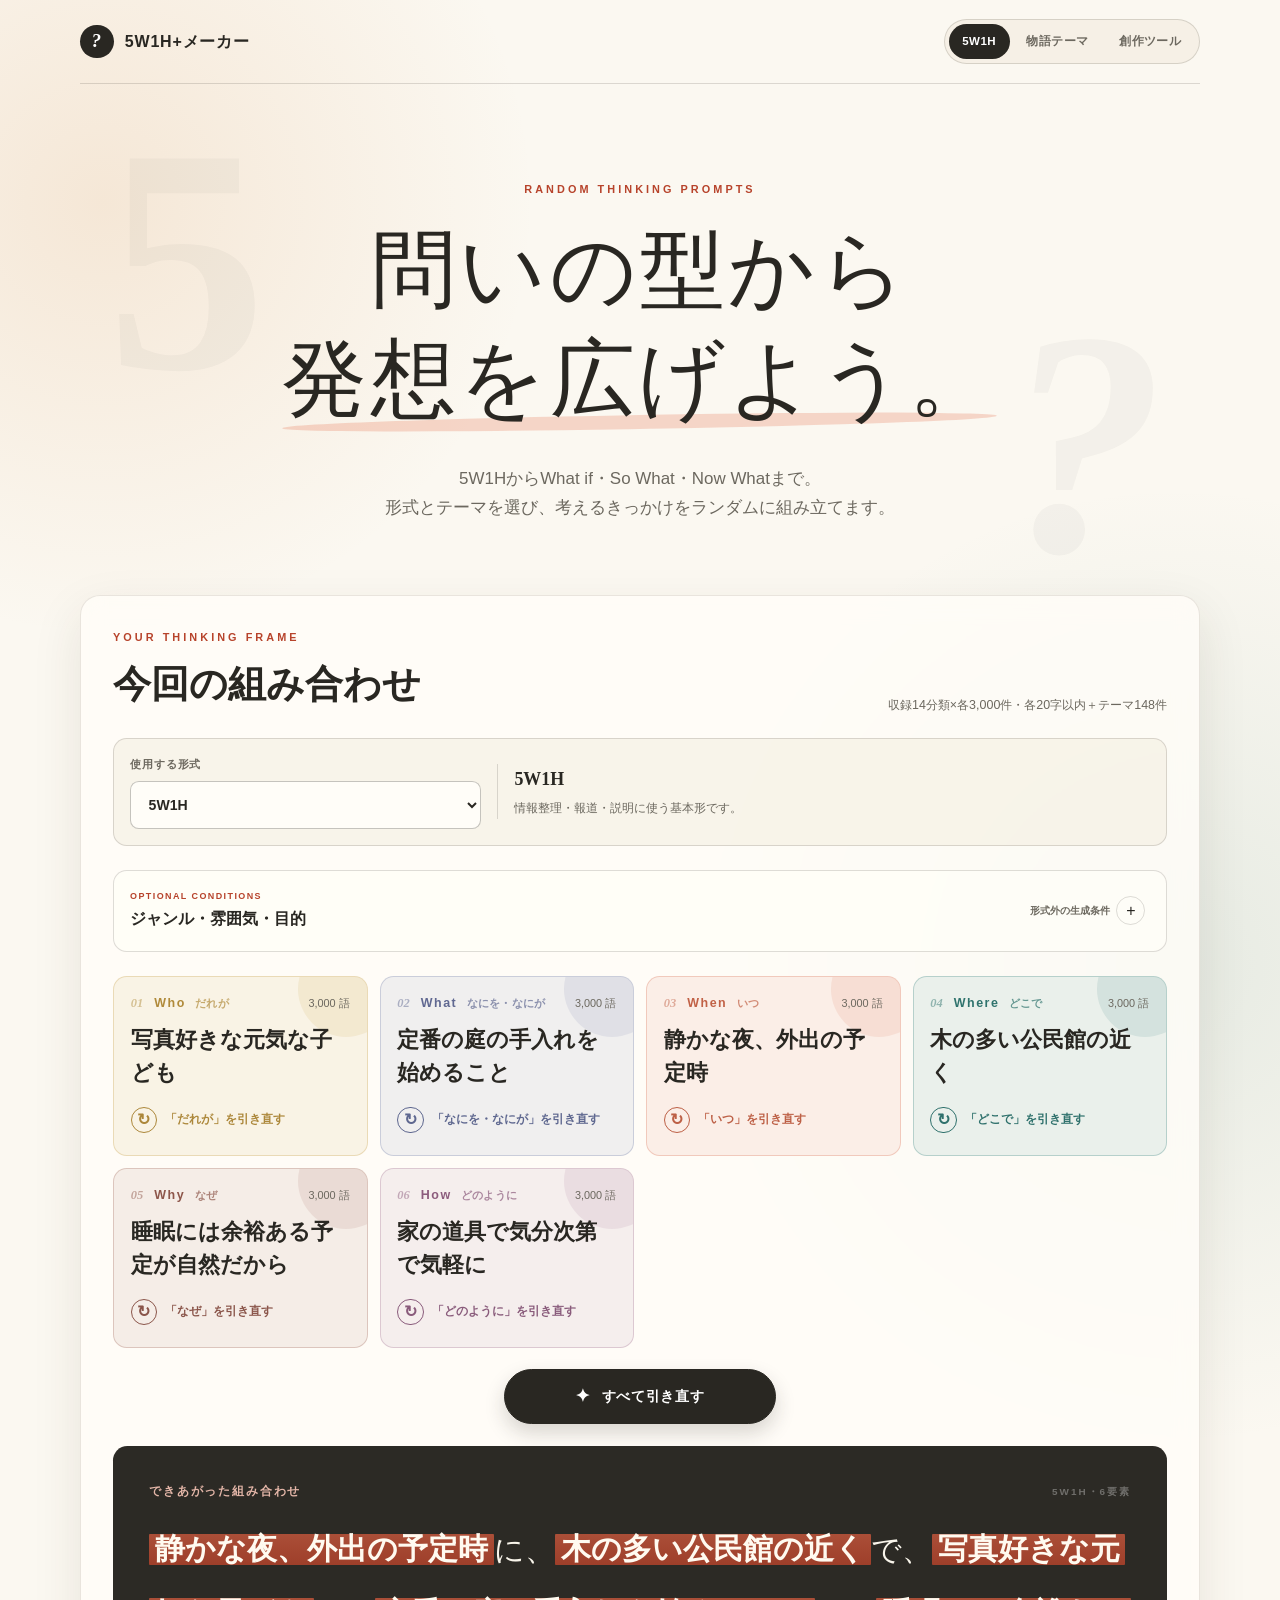
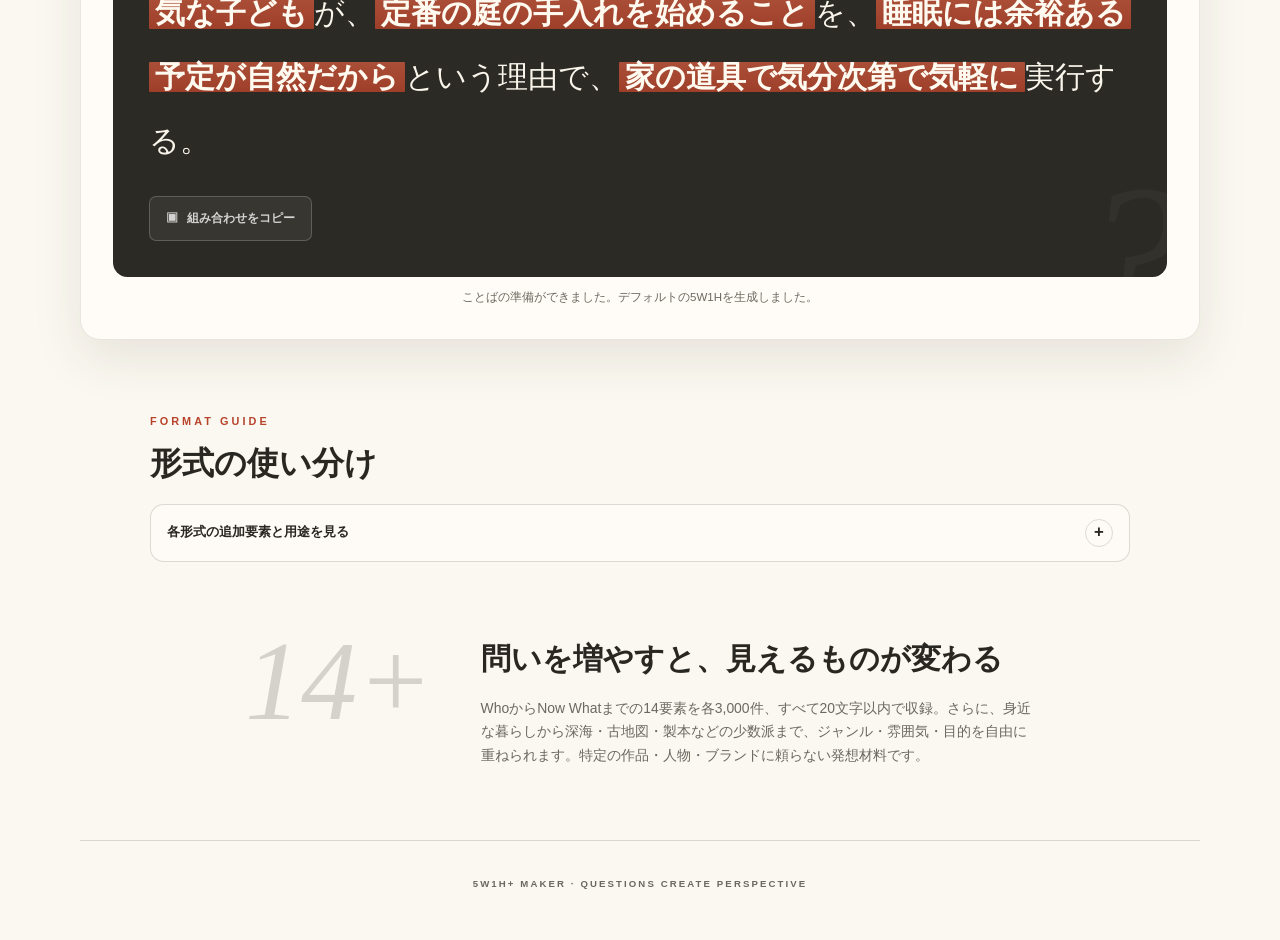
==== commit 3e53eb32: "release v1.3.0: add eight creative makers" ====
--- a/index.html
+++ b/index.html
@@ -24,6 +24,7 @@
         <nav class="mode-nav" aria-label="メーカーを切り替える">
           <a class="mode-link is-active" href="./" aria-current="page">5W1H</a>
           <a class="mode-link" href="./story.html">物語テーマ</a>
+          <a class="mode-link" href="./makers.html">創作ツール</a>
         </nav>
       </header>
 
--- a/styles.css
+++ b/styles.css
@@ -127,6 +127,7 @@
   background: rgba(244, 238, 226, 0.74);
   border: 1px solid var(--line);
   border-radius: 999px;
+  white-space: nowrap;
 }
 
 .mode-link {
@@ -1205,6 +1206,230 @@
   color: #286960;
 }
 
+.maker-hub-page,
+.maker-page {
+  --accent: var(--maker-accent, #75548d);
+  --accent-dark: var(--maker-accent, #75548d);
+  background:
+    radial-gradient(circle at 9% 8%, rgba(117, 84, 141, 0.16), transparent 28rem),
+    radial-gradient(circle at 91% 38%, rgba(65, 126, 115, 0.13), transparent 30rem),
+    var(--paper);
+}
+
+.maker-brand-mark {
+  background: var(--maker-accent, #75548d);
+  font-family: Georgia, serif;
+  font-style: normal;
+}
+
+.maker-hub-hero::before,
+.maker-hero::before {
+  top: 0.8rem;
+  left: -7%;
+  color: rgba(117, 84, 141, 0.045);
+  content: "8";
+}
+
+.maker-hub-hero::after,
+.maker-hero::after {
+  right: -5%;
+  color: rgba(61, 125, 115, 0.045);
+  content: "✦";
+  font-style: normal;
+}
+
+.maker-back-link {
+  display: inline-flex;
+  margin-bottom: 1.25rem;
+  color: var(--muted);
+  font-size: 0.72rem;
+  font-weight: 800;
+  letter-spacing: 0.06em;
+  text-decoration: none;
+}
+
+.maker-back-link:hover {
+  color: var(--ink);
+}
+
+.maker-list {
+  width: min(1120px, calc(100% - 2.5rem));
+  margin: 0 auto;
+}
+
+.maker-list-heading {
+  margin-bottom: 1.25rem;
+}
+
+.maker-card-grid {
+  display: grid;
+  grid-template-columns: repeat(4, minmax(0, 1fr));
+  gap: 0.85rem;
+}
+
+.maker-choice-card {
+  --maker-color: #75548d;
+  position: relative;
+  display: flex;
+  min-height: 17rem;
+  padding: 1.2rem;
+  overflow: hidden;
+  flex-direction: column;
+  color: var(--ink);
+  background: color-mix(in srgb, var(--maker-color) 9%, #fffdf8);
+  border: 1px solid color-mix(in srgb, var(--maker-color) 26%, transparent);
+  border-radius: 1rem;
+  text-decoration: none;
+  transition: box-shadow 180ms ease, transform 180ms ease;
+}
+
+.maker-choice-card::after {
+  position: absolute;
+  right: -1rem;
+  bottom: -4.5rem;
+  color: color-mix(in srgb, var(--maker-color) 8%, transparent);
+  content: "?";
+  font-family: Georgia, serif;
+  font-size: 10rem;
+  font-style: italic;
+  line-height: 1;
+}
+
+.maker-choice-card:hover {
+  box-shadow: 0 14px 30px rgba(52, 45, 34, 0.12);
+  transform: translateY(-3px);
+}
+
+.maker-choice-number,
+.maker-choice-card small,
+.maker-choice-card h3,
+.maker-choice-card p,
+.maker-choice-action {
+  position: relative;
+  z-index: 1;
+}
+
+.maker-choice-number {
+  align-self: flex-end;
+  color: color-mix(in srgb, var(--maker-color) 82%, #222);
+  font-family: Georgia, serif;
+  font-size: 1.3rem;
+  font-style: italic;
+}
+
+.maker-choice-card small {
+  margin-top: 1.5rem;
+  color: color-mix(in srgb, var(--maker-color) 85%, #222);
+  font-size: 0.58rem;
+  font-weight: 900;
+  letter-spacing: 0.18em;
+}
+
+.maker-choice-card h3 {
+  margin: 0.2rem 0 0;
+  font-family: var(--font-serif);
+  font-size: 1.35rem;
+}
+
+.maker-choice-card p {
+  margin: 0.8rem 0 1.2rem;
+  color: var(--muted);
+  font-size: 0.75rem;
+}
+
+.maker-choice-action {
+  margin-top: auto;
+  color: color-mix(in srgb, var(--maker-color) 85%, #222);
+  font-size: 0.72rem;
+  font-weight: 900;
+}
+
+.maker-hub-about .about-mark,
+.maker-about .about-mark {
+  color: var(--maker-accent, #75548d);
+}
+
+.maker-genre-options {
+  max-height: min(23rem, 55vh);
+  background: #fffdf8;
+  border: 1px solid var(--line);
+  border-radius: 0.7rem;
+}
+
+.maker-genre-picker .facet-footer > p {
+  color: var(--ink);
+  font-weight: 700;
+}
+
+.maker-primary-button {
+  background: var(--maker-accent, #75548d);
+  border-color: var(--maker-accent, #75548d);
+}
+
+.maker-primary-button:not(:disabled):hover {
+  background: color-mix(in srgb, var(--maker-accent, #75548d) 82%, #111);
+  border-color: color-mix(in srgb, var(--maker-accent, #75548d) 82%, #111);
+  box-shadow: 0 12px 24px color-mix(in srgb, var(--maker-accent, #75548d) 22%, transparent);
+}
+
+.maker-result-panel {
+  background: color-mix(in srgb, var(--maker-accent, #75548d) 28%, #171813);
+}
+
+.maker-result-panel::after {
+  color: rgba(255, 255, 255, 0.035);
+  content: "✦";
+  font-style: normal;
+}
+
+.maker-result-panel .sentence-heading h3 {
+  color: color-mix(in srgb, var(--maker-accent, #75548d) 35%, #fff);
+}
+
+.maker-result-panel .result-word {
+  background: linear-gradient(transparent 8%, color-mix(in srgb, var(--maker-accent, #75548d) 78%, #8d4536) 8%, color-mix(in srgb, var(--maker-accent, #75548d) 62%, #633528) 92%, transparent 92%);
+}
+
+.maker-sentence {
+  font-size: clamp(1.05rem, 2.5vw, 1.5rem);
+}
+
+.maker-element-list {
+  display: grid;
+  grid-template-columns: repeat(4, minmax(0, 1fr));
+  gap: 0.55rem;
+}
+
+.maker-element-chip {
+  display: grid;
+  grid-template-columns: auto 1fr;
+  padding: 0.7rem 0.8rem;
+  gap: 0.05rem 0.55rem;
+  background: rgba(255, 253, 248, 0.72);
+  border: 1px solid var(--line);
+  border-radius: 0.65rem;
+}
+
+.maker-element-chip small {
+  grid-row: 1 / 3;
+  color: var(--muted);
+  font-family: Georgia, serif;
+  font-style: italic;
+}
+
+.maker-element-chip strong {
+  overflow: hidden;
+  font-size: 0.68rem;
+  letter-spacing: 0.04em;
+  text-overflow: ellipsis;
+  white-space: nowrap;
+}
+
+.maker-element-chip span {
+  color: var(--muted);
+  font-size: 0.64rem;
+}
+
 @keyframes loading {
   to { background-position: -220% 0; }
 }
@@ -1212,6 +1437,11 @@
 @media (max-width: 1040px) {
   .word-grid {
     grid-template-columns: repeat(3, minmax(0, 1fr));
+  }
+
+  .maker-card-grid,
+  .maker-element-list {
+    grid-template-columns: repeat(2, minmax(0, 1fr));
   }
 }
 
@@ -1249,6 +1479,14 @@
   .facet-groups {
     grid-template-columns: 1fr;
   }
+
+  .maker-card-grid {
+    grid-template-columns: 1fr;
+  }
+
+  .maker-choice-card {
+    min-height: 13rem;
+  }
 }
 
 @media (max-width: 540px) {
@@ -1259,6 +1497,21 @@
   .site-header {
     width: calc(100% - 1.5rem);
     min-height: 3.8rem;
+    gap: 0.5rem;
+  }
+
+  .brand > span:last-child {
+    display: none;
+  }
+
+  .mode-nav {
+    margin-left: auto;
+  }
+
+  .mode-link {
+    min-height: 2rem;
+    padding: 0.28rem 0.52rem;
+    font-size: 0.64rem;
   }
 
   .header-note {
@@ -1489,6 +1742,23 @@
     font-size: 0.8rem;
   }
 
+  .maker-list {
+    width: calc(100% - 1.25rem);
+  }
+
+  .maker-element-list {
+    grid-template-columns: 1fr;
+  }
+
+  .maker-choice-card {
+    min-height: 11.5rem;
+    padding: 1rem;
+  }
+
+  .maker-choice-card small {
+    margin-top: 0.5rem;
+  }
+
   footer {
     width: calc(100% - 1.5rem);
     padding: 1.2rem 0 calc(1.5rem + env(safe-area-inset-bottom));
